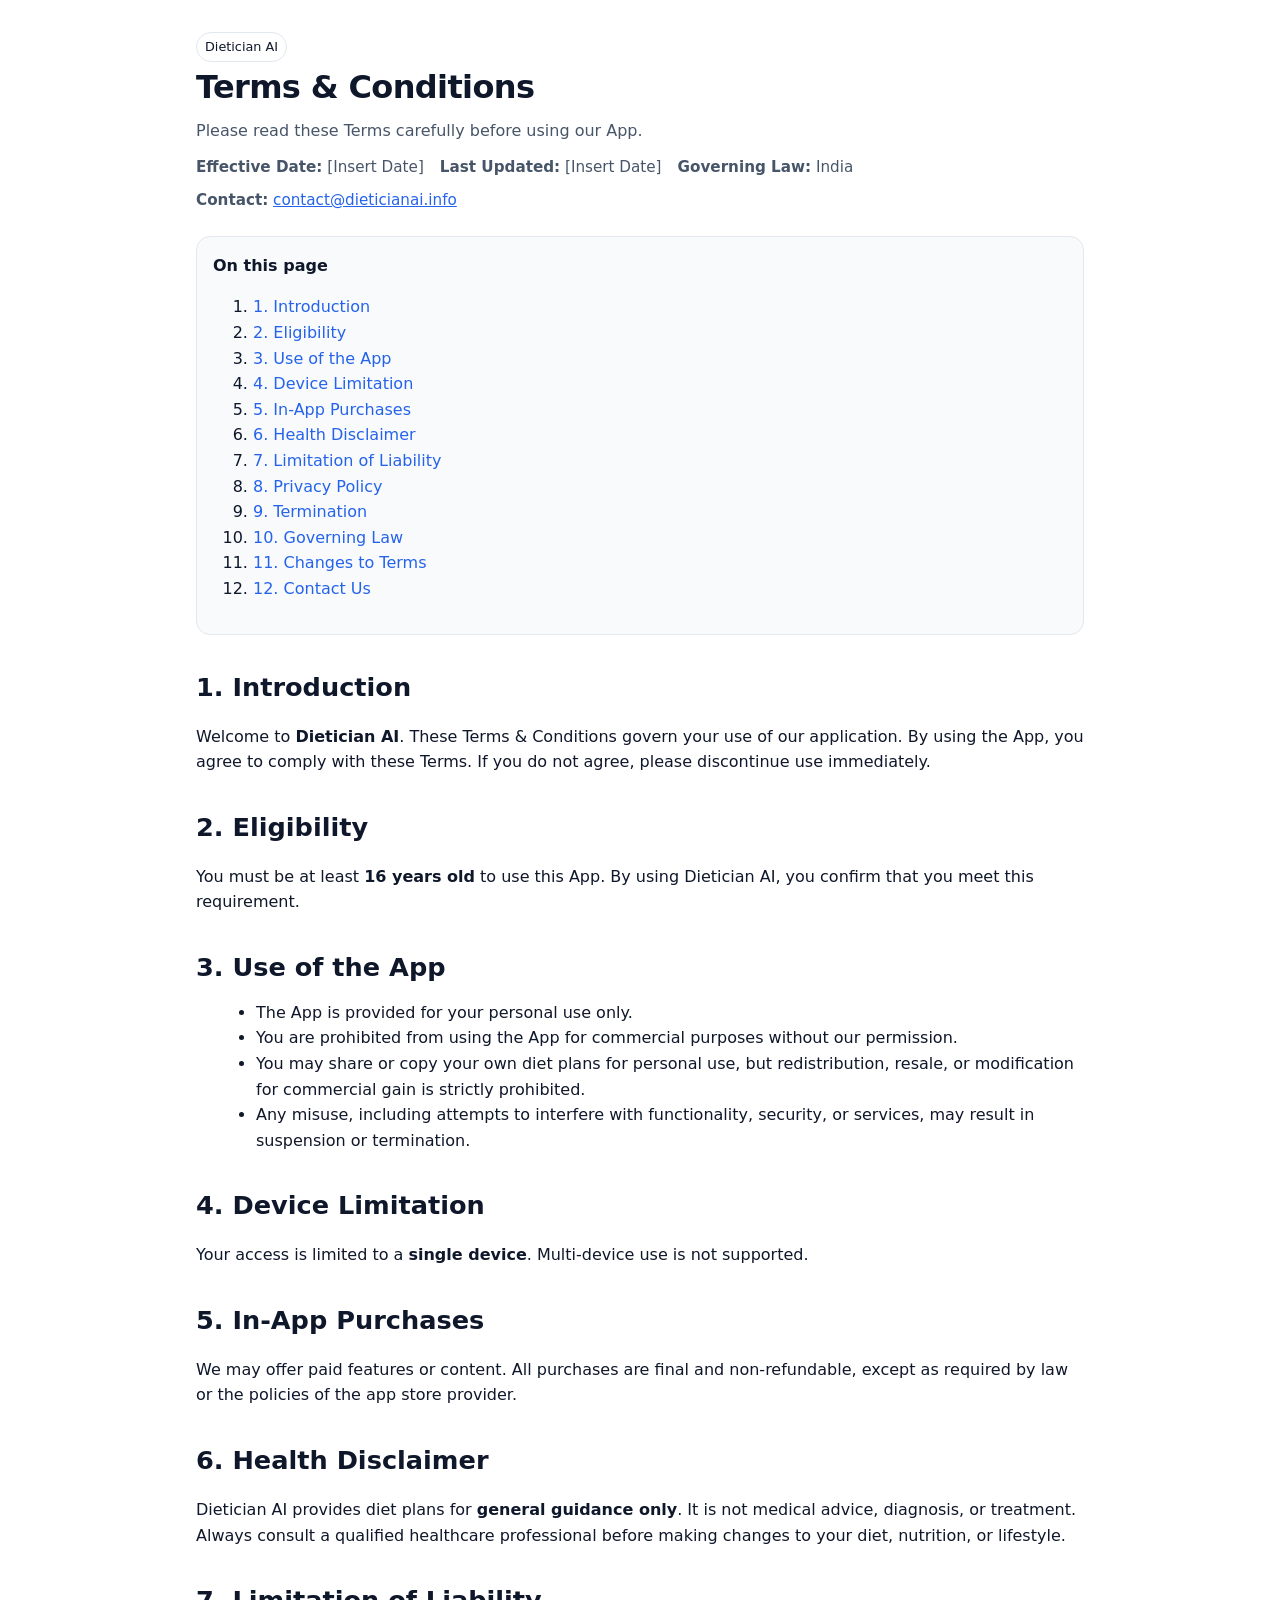
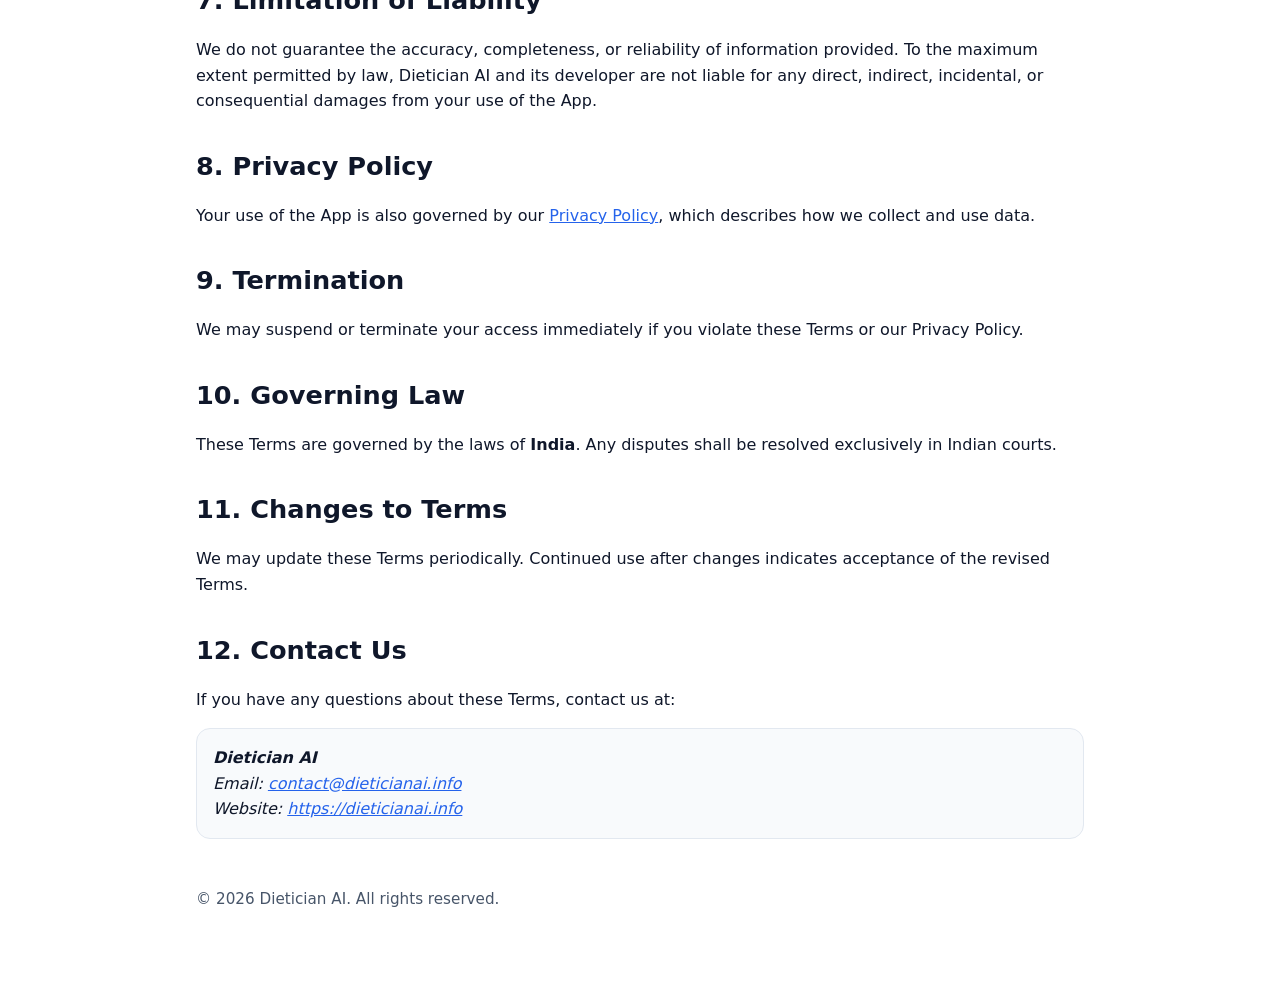
==== terms-and-condition.html @ 08cf6a9e "Update terms-and-condition.html" ====
<!doctype html>
<html lang="en">
<head>
  <meta charset="utf-8" />
  <meta name="viewport" content="width=device-width, initial-scale=1" />
  <title>Terms & Conditions – Dietician AI</title>
  <meta name="description" content="Terms & Conditions for Dietician AI describing usage rules, disclaimers, liability, governing law, and user rights." />
  <style>
    :root {
      --bg: #ffffff;
      --ink: #0f172a;
      --muted: #475569;
      --card: #f8fafc;
      --accent: #2563eb;
      --border: #e2e8f0;
      --radius: 14px;
    }
    * { box-sizing: border-box; }
    html, body { margin: 0; padding: 0; background: var(--bg); color: var(--ink); font-family: system-ui, -apple-system, Segoe UI, Roboto, Inter, "Helvetica Neue", Arial, "Noto Sans", "Segoe UI Emoji", "Apple Color Emoji", sans-serif; line-height: 1.6; }
    .container { max-width: 920px; margin: 0 auto; padding: 2rem 1rem 5rem; }
    header { margin-bottom: 1.5rem; }
    h1 { font-size: clamp(1.8rem, 2.5vw, 2.4rem); margin: 0 0 .25rem; letter-spacing: -0.02em; }
    .subtitle { color: var(--muted); margin: 0.25rem 0 0; }
    .meta { display: flex; flex-wrap: wrap; gap: .5rem 1rem; margin-top: .75rem; color: var(--muted); font-size: .95rem; }
    nav.toc { background: var(--card); border: 1px solid var(--border); border-radius: var(--radius); padding: 1rem; margin: 1rem 0 2rem; }
    nav.toc strong { display: block; margin-bottom: .35rem; }
    nav.toc a { color: var(--accent); text-decoration: none; }
    section { margin: 2rem 0; }
    h2 { font-size: clamp(1.25rem, 2vw, 1.6rem); margin: 0 0 .75rem; }
    h3 { font-size: 1.05rem; margin: 1rem 0 .25rem; }
    .card { background: var(--card); border: 1px solid var(--border); border-radius: var(--radius); padding: 1rem; }
    ul { margin: .5rem 0 .5rem 1.25rem; }
    a { color: var(--accent); }
    footer { margin-top: 3rem; font-size: .95rem; color: var(--muted); }
    .badge { display: inline-block; font-size: .8rem; padding: .25rem .5rem; border: 1px solid var(--border); border-radius: 999px; background: #fff; margin-right: .5rem;}
  </style>
</head>
<body>
  <div class="container" role="document">
    <header>
      <div class="badge">Dietician AI</div>
      <h1>Terms &amp; Conditions</h1>
      <p class="subtitle">Please read these Terms carefully before using our App.</p>
      <div class="meta">
        <div><strong>Effective Date:</strong> [Insert Date]</div>
        <div><strong>Last Updated:</strong> [Insert Date]</div>
        <div><strong>Governing Law:</strong> India</div>
        <div><strong>Contact:</strong> <a href="mailto:contact@dieticianai.info">contact@dieticianai.info</a></div>
      </div>
    </header>

    <nav class="toc card" aria-label="Table of contents">
      <strong>On this page</strong>
      <ol>
        <li><a href="#intro">1. Introduction</a></li>
        <li><a href="#eligibility">2. Eligibility</a></li>
        <li><a href="#use">3. Use of the App</a></li>
        <li><a href="#device">4. Device Limitation</a></li>
        <li><a href="#iap">5. In-App Purchases</a></li>
        <li><a href="#disclaimer">6. Health Disclaimer</a></li>
        <li><a href="#liability">7. Limitation of Liability</a></li>
        <li><a href="#privacy">8. Privacy Policy</a></li>
        <li><a href="#termination">9. Termination</a></li>
        <li><a href="#law">10. Governing Law</a></li>
        <li><a href="#changes">11. Changes to Terms</a></li>
        <li><a href="#contact">12. Contact Us</a></li>
      </ol>
    </nav>

    <section id="intro">
      <h2>1. Introduction</h2>
      <p>Welcome to <strong>Dietician AI</strong>. These Terms &amp; Conditions govern your use of our application. By using the App, you agree to comply with these Terms. If you do not agree, please discontinue use immediately.</p>
    </section>

    <section id="eligibility">
      <h2>2. Eligibility</h2>
      <p>You must be at least <strong>16 years old</strong> to use this App. By using Dietician AI, you confirm that you meet this requirement.</p>
    </section>

    <section id="use">
      <h2>3. Use of the App</h2>
      <ul>
        <li>The App is provided for your personal use only.</li>
        <li>You are prohibited from using the App for commercial purposes without our permission.</li>
        <li>You may share or copy your own diet plans for personal use, but redistribution, resale, or modification for commercial gain is strictly prohibited.</li>
        <li>Any misuse, including attempts to interfere with functionality, security, or services, may result in suspension or termination.</li>
      </ul>
    </section>

    <section id="device">
      <h2>4. Device Limitation</h2>
      <p>Your access is limited to a <strong>single device</strong>. Multi-device use is not supported.</p>
    </section>

    <section id="iap">
      <h2>5. In-App Purchases</h2>
      <p>We may offer paid features or content. All purchases are final and non-refundable, except as required by law or the policies of the app store provider.</p>
    </section>

    <section id="disclaimer">
      <h2>6. Health Disclaimer</h2>
      <p>Dietician AI provides diet plans for <strong>general guidance only</strong>. It is not medical advice, diagnosis, or treatment. Always consult a qualified healthcare professional before making changes to your diet, nutrition, or lifestyle.</p>
    </section>

    <section id="liability">
      <h2>7. Limitation of Liability</h2>
      <p>We do not guarantee the accuracy, completeness, or reliability of information provided. To the maximum extent permitted by law, Dietician AI and its developer are not liable for any direct, indirect, incidental, or consequential damages from your use of the App.</p>
    </section>

    <section id="privacy">
      <h2>8. Privacy Policy</h2>
      <p>Your use of the App is also governed by our <a href="[Insert Privacy Policy URL]">Privacy Policy</a>, which describes how we collect and use data.</p>
    </section>

    <section id="termination">
      <h2>9. Termination</h2>
      <p>We may suspend or terminate your access immediately if you violate these Terms or our Privacy Policy.</p>
    </section>

    <section id="law">
      <h2>10. Governing Law</h2>
      <p>These Terms are governed by the laws of <strong>India</strong>. Any disputes shall be resolved exclusively in Indian courts.</p>
    </section>

    <section id="changes">
      <h2>11. Changes to Terms</h2>
      <p>We may update these Terms periodically. Continued use after changes indicates acceptance of the revised Terms.</p>
    </section>

    <section id="contact">
      <h2>12. Contact Us</h2>
      <p>If you have any questions about these Terms, contact us at:</p>
      <address class="card">
        <strong>Dietician AI</strong><br />
        Email: <a href="mailto:contact@dieticianai.info">contact@dieticianai.info</a><br />
        Website: <a href="https://dieticianai.info">https://dieticianai.info</a>
      </address>
    </section>

    <footer>
      <p>© <span id="year"></span> Dietician AI. All rights reserved.</p>
    </footer>
  </div>

  <script>
    document.getElementById('year').textContent = new Date().getFullYear();
  </script>
</body>
</html>
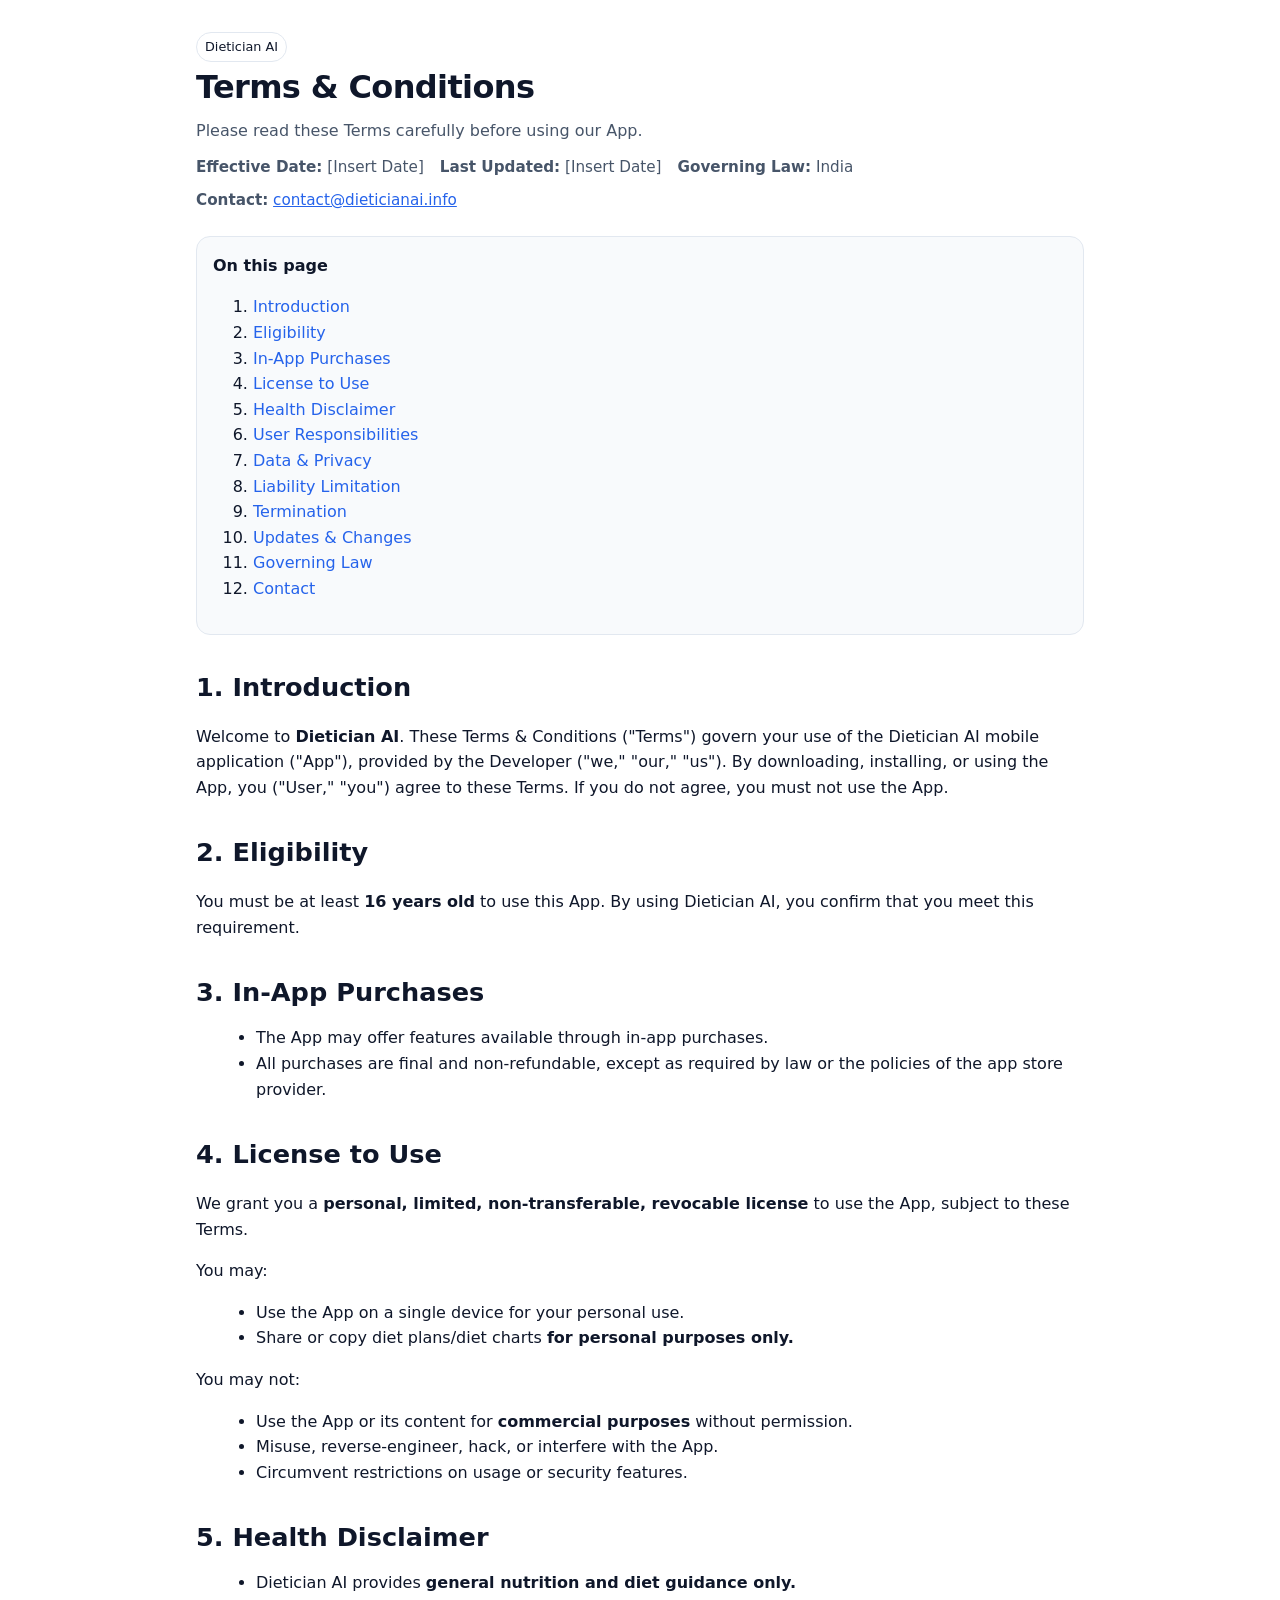
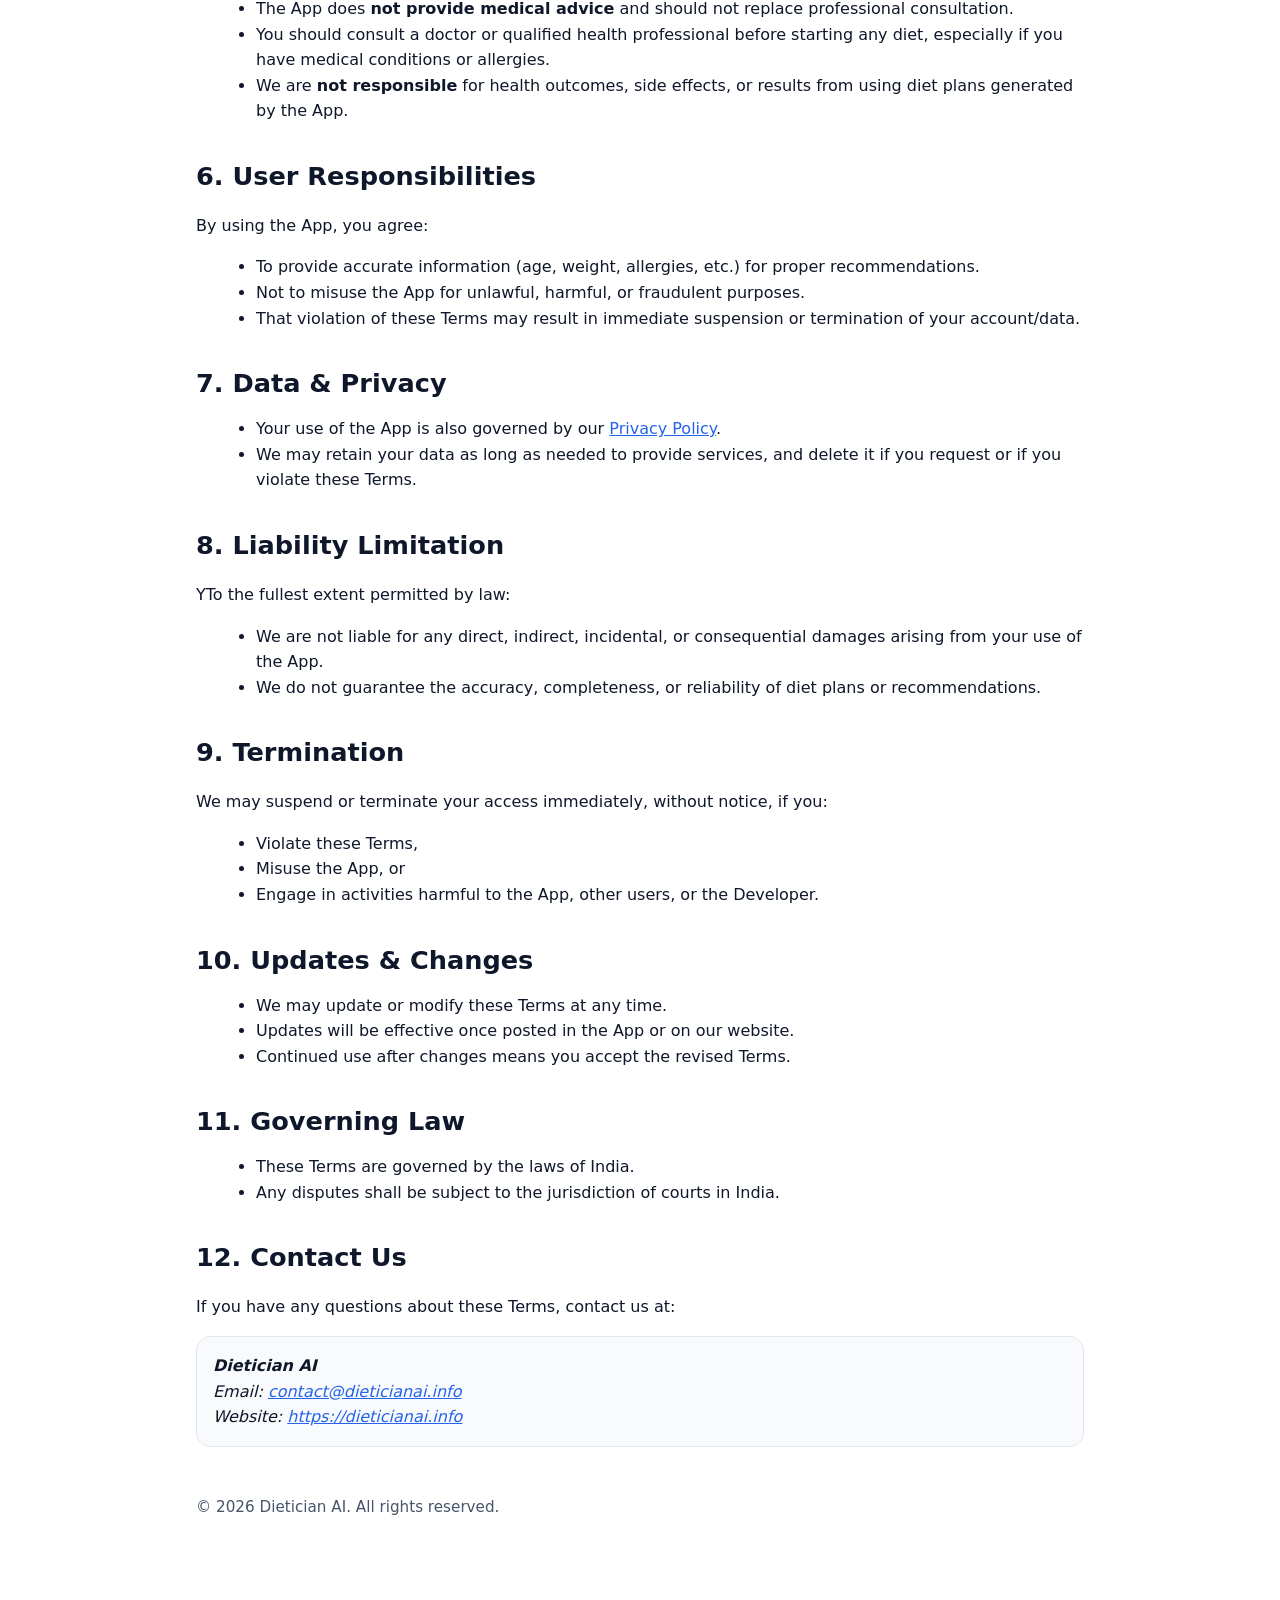
==== commit 57d6e734: "Update terms-and-condition.html" ====
--- a/terms-and-condition.html
+++ b/terms-and-condition.html
@@ -52,24 +52,24 @@
     <nav class="toc card" aria-label="Table of contents">
       <strong>On this page</strong>
       <ol>
-        <li><a href="#intro">1. Introduction</a></li>
-        <li><a href="#eligibility">2. Eligibility</a></li>
-        <li><a href="#use">3. Use of the App</a></li>
-        <li><a href="#device">4. Device Limitation</a></li>
-        <li><a href="#iap">5. In-App Purchases</a></li>
-        <li><a href="#disclaimer">6. Health Disclaimer</a></li>
-        <li><a href="#liability">7. Limitation of Liability</a></li>
-        <li><a href="#privacy">8. Privacy Policy</a></li>
-        <li><a href="#termination">9. Termination</a></li>
-        <li><a href="#law">10. Governing Law</a></li>
-        <li><a href="#changes">11. Changes to Terms</a></li>
-        <li><a href="#contact">12. Contact Us</a></li>
+        <li><a href="#intro">Introduction</a></li>
+        <li><a href="#eligibility">Eligibility</a></li>
+        <li><a href="#purchases">In-App Purchases</a></li>
+        <li><a href="#use">License to Use</a></li>
+        <li><a href="#disclaimer">Health Disclaimer</a></li>
+        <li><a href="#respond">User Responsibilities</a></li>
+        <li><a href="#privacy">Data & Privacy</a></li>
+        <li><a href="#liability">Liability Limitation</a></li>
+        <li><a href="#termination">Termination</a></li>
+        <li><a href="#changes">Updates & Changes</a></li>
+        <li><a href="#governing">Governing Law</a></li>
+        <li><a href="#contact">Contact</a></li>
       </ol>
     </nav>
 
     <section id="intro">
       <h2>1. Introduction</h2>
-      <p>Welcome to <strong>Dietician AI</strong>. These Terms &amp; Conditions govern your use of our application. By using the App, you agree to comply with these Terms. If you do not agree, please discontinue use immediately.</p>
+      <p>Welcome to <strong>Dietician AI</strong>. These Terms & Conditions ("Terms") govern your use of the Dietician AI mobile application ("App"), provided by the Developer ("we," "our," "us"). By downloading, installing, or using the App, you ("User," "you") agree to these Terms. If you do not agree, you must not use the App.</p>
     </section>
 
     <section id="eligibility">
@@ -77,54 +77,92 @@
       <p>You must be at least <strong>16 years old</strong> to use this App. By using Dietician AI, you confirm that you meet this requirement.</p>
     </section>
 
-    <section id="use">
-      <h2>3. Use of the App</h2>
+    <section id="purchases">
+      <h2>3. In-App Purchases</h2>
       <ul>
-        <li>The App is provided for your personal use only.</li>
-        <li>You are prohibited from using the App for commercial purposes without our permission.</li>
-        <li>You may share or copy your own diet plans for personal use, but redistribution, resale, or modification for commercial gain is strictly prohibited.</li>
-        <li>Any misuse, including attempts to interfere with functionality, security, or services, may result in suspension or termination.</li>
+        <li>The App may offer features available through in-app purchases.</li>
+        <li>All purchases are final and non-refundable, except as required by law or the policies of the app store provider.</li>
       </ul>
     </section>
 
-    <section id="device">
-      <h2>4. Device Limitation</h2>
-      <p>Your access is limited to a <strong>single device</strong>. Multi-device use is not supported.</p>
-    </section>
-
-    <section id="iap">
-      <h2>5. In-App Purchases</h2>
-      <p>We may offer paid features or content. All purchases are final and non-refundable, except as required by law or the policies of the app store provider.</p>
+    <section id="use">
+      <h2>4. License to Use</h2>
+      <p>We grant you a <strong>personal, limited, non-transferable, revocable license</strong> to use the App, subject to these Terms.</p>
+      <p>You may:</p>
+      <ul>
+        <li>Use the App on a single device for your personal use.</li>
+        <li>Share or copy diet plans/diet charts <strong>for personal purposes only.</strong></li>
+      </ul>
+      <p>You may not:</p>
+      <ul>
+        <li>Use the App or its content for <strong>commercial purposes</strong> without permission.</li>
+        <li>Misuse, reverse-engineer, hack, or interfere with the App.</li>
+        <li>Circumvent restrictions on usage or security features.</li>
+      </ul>
     </section>
 
     <section id="disclaimer">
-      <h2>6. Health Disclaimer</h2>
-      <p>Dietician AI provides diet plans for <strong>general guidance only</strong>. It is not medical advice, diagnosis, or treatment. Always consult a qualified healthcare professional before making changes to your diet, nutrition, or lifestyle.</p>
+      <h2>5. Health Disclaimer</h2>
+      <ul>
+        <li>Dietician AI provides <strong>general nutrition and diet guidance only.</strong></li>
+        <li>The App does <strong>not provide medical advice</strong> and should not replace professional consultation.</li>
+        <li>You should consult a doctor or qualified health professional before starting any diet, especially if you have medical conditions or allergies.</li>
+        <li>We are <strong>not responsible</strong> for health outcomes, side effects, or results from using diet plans generated by the App.</li>
+      </ul>
+    </section>
+
+    <section id="respond">
+      <h2>6. User Responsibilities</h2>
+      <p>By using the App, you agree:</p>
+      <ul>
+        <li>To provide accurate information (age, weight, allergies, etc.) for proper recommendations.</li>
+        <li>Not to misuse the App for unlawful, harmful, or fraudulent purposes.</li>
+        <li>That violation of these Terms may result in immediate suspension or termination of your account/data.</li>
+      </ul>
+    </section>
+
+    <section id="privacy">
+      <h2>7. Data & Privacy</h2>
+      <ul>
+        <li>Your use of the App is also governed by our <a href="">Privacy Policy</a>.</li>
+        <li>We may retain your data as long as needed to provide services, and delete it if you request or if you violate these Terms.</li>
+      </ul>
     </section>
 
     <section id="liability">
-      <h2>7. Limitation of Liability</h2>
-      <p>We do not guarantee the accuracy, completeness, or reliability of information provided. To the maximum extent permitted by law, Dietician AI and its developer are not liable for any direct, indirect, incidental, or consequential damages from your use of the App.</p>
-    </section>
-
-    <section id="privacy">
-      <h2>8. Privacy Policy</h2>
-      <p>Your use of the App is also governed by our <a href="[Insert Privacy Policy URL]">Privacy Policy</a>, which describes how we collect and use data.</p>
+      <h2>8. Liability Limitation</h2>
+      <p>YTo the fullest extent permitted by law:</p>
+      <ul>
+        <li>We are not liable for any direct, indirect, incidental, or consequential damages arising from your use of the App.</li>
+        <li>We do not guarantee the accuracy, completeness, or reliability of diet plans or recommendations.</li>
+      </ul>
     </section>
 
     <section id="termination">
       <h2>9. Termination</h2>
-      <p>We may suspend or terminate your access immediately if you violate these Terms or our Privacy Policy.</p>
-    </section>
-
-    <section id="law">
-      <h2>10. Governing Law</h2>
-      <p>These Terms are governed by the laws of <strong>India</strong>. Any disputes shall be resolved exclusively in Indian courts.</p>
+      <p>We may suspend or terminate your access immediately, without notice, if you:</p>
+      <ul>
+        <li>Violate these Terms,</li>
+        <li>Misuse the App, or</li>
+        <li>Engage in activities harmful to the App, other users, or the Developer.</li>
+      </ul>
     </section>
 
     <section id="changes">
-      <h2>11. Changes to Terms</h2>
-      <p>We may update these Terms periodically. Continued use after changes indicates acceptance of the revised Terms.</p>
+      <h2>10. Updates & Changes</h2>
+      <ul>
+        <li>We may update or modify these Terms at any time.</li>
+        <li>Updates will be effective once posted in the App or on our website.</li>
+        <li>Continued use after changes means you accept the revised Terms.</li>
+      </ul>
+    </section>
+
+    <section id="governing">
+      <h2>11. Governing Law</h2>
+      <ul>
+        <li>These Terms are governed by the laws of India.</li>
+        <li>Any disputes shall be subject to the jurisdiction of courts in India.</li>
+      </ul>
     </section>
 
     <section id="contact">
@@ -138,7 +176,7 @@
     </section>
 
     <footer>
-      <p>© <span id="year"></span> Dietician AI. All rights reserved.</p>
+      <p>&copy; <span id="year"></span> Dietician AI. All rights reserved.</p>
     </footer>
   </div>
 
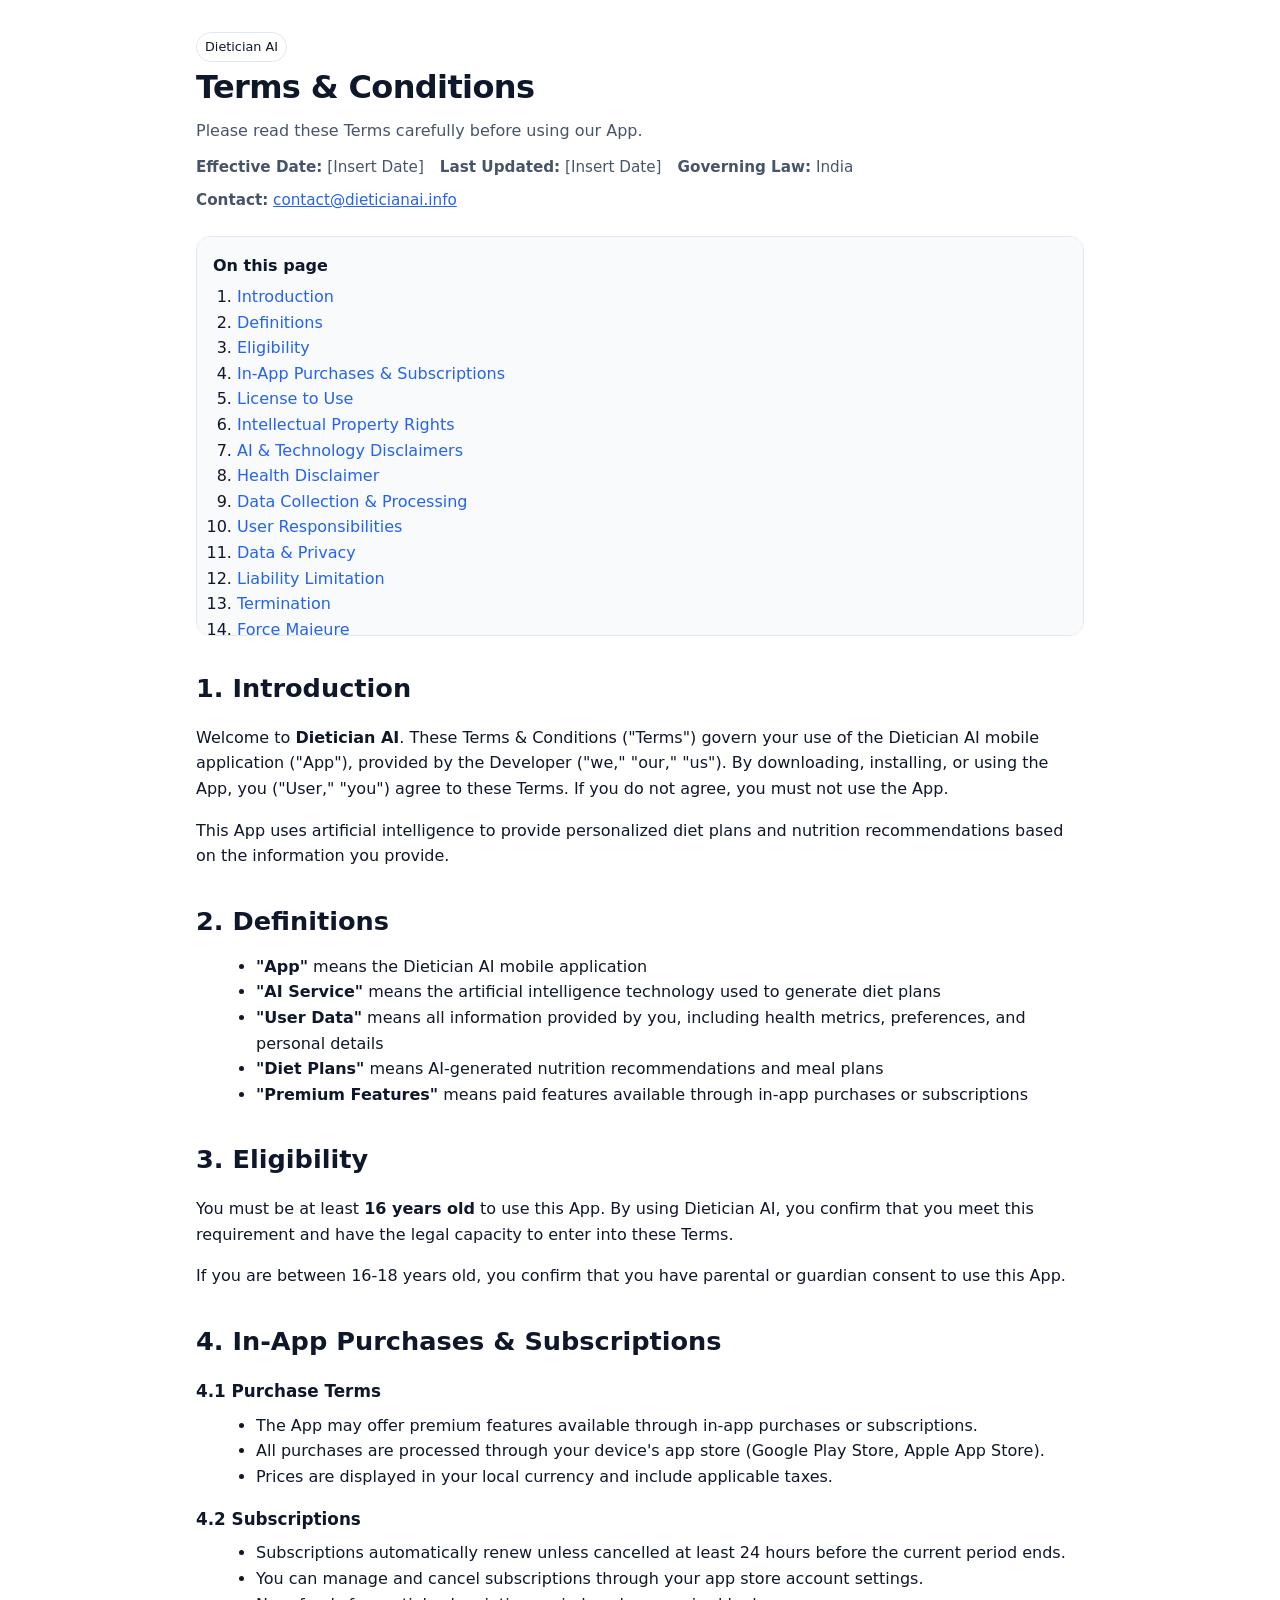
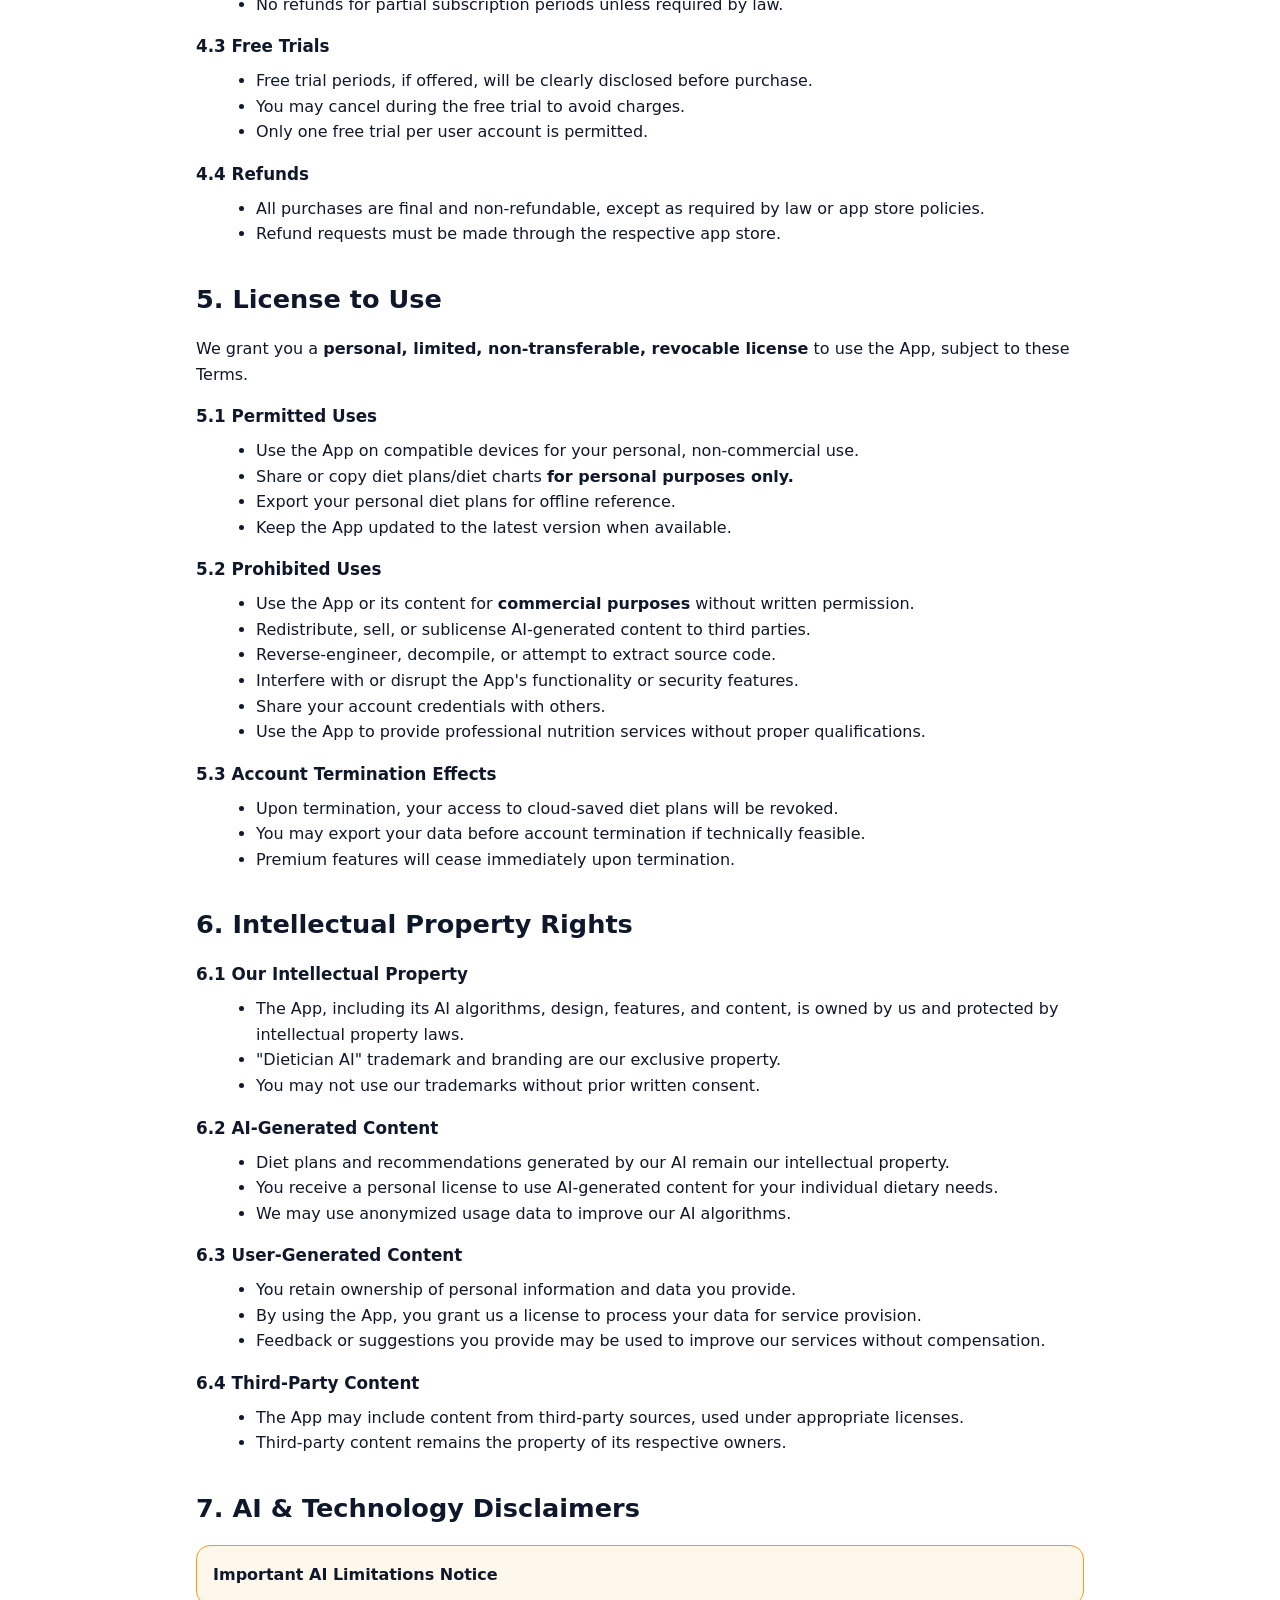
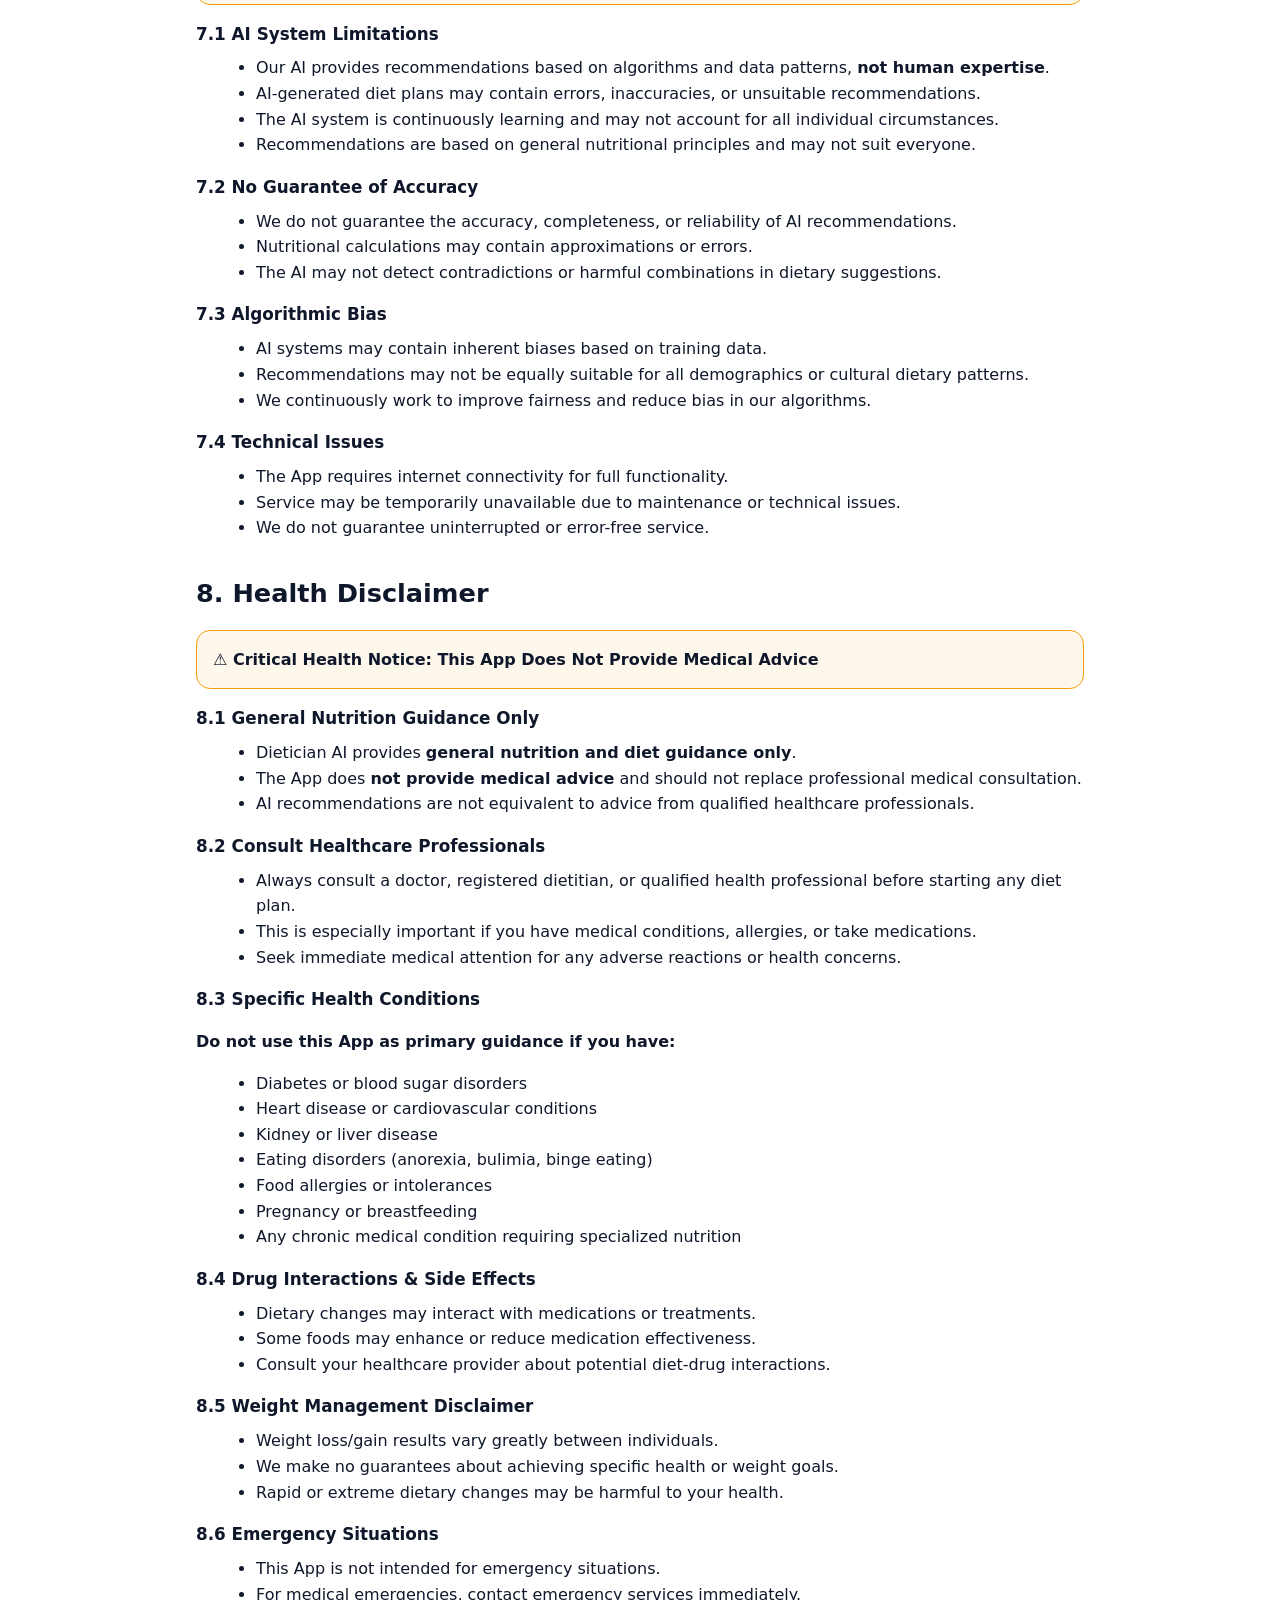
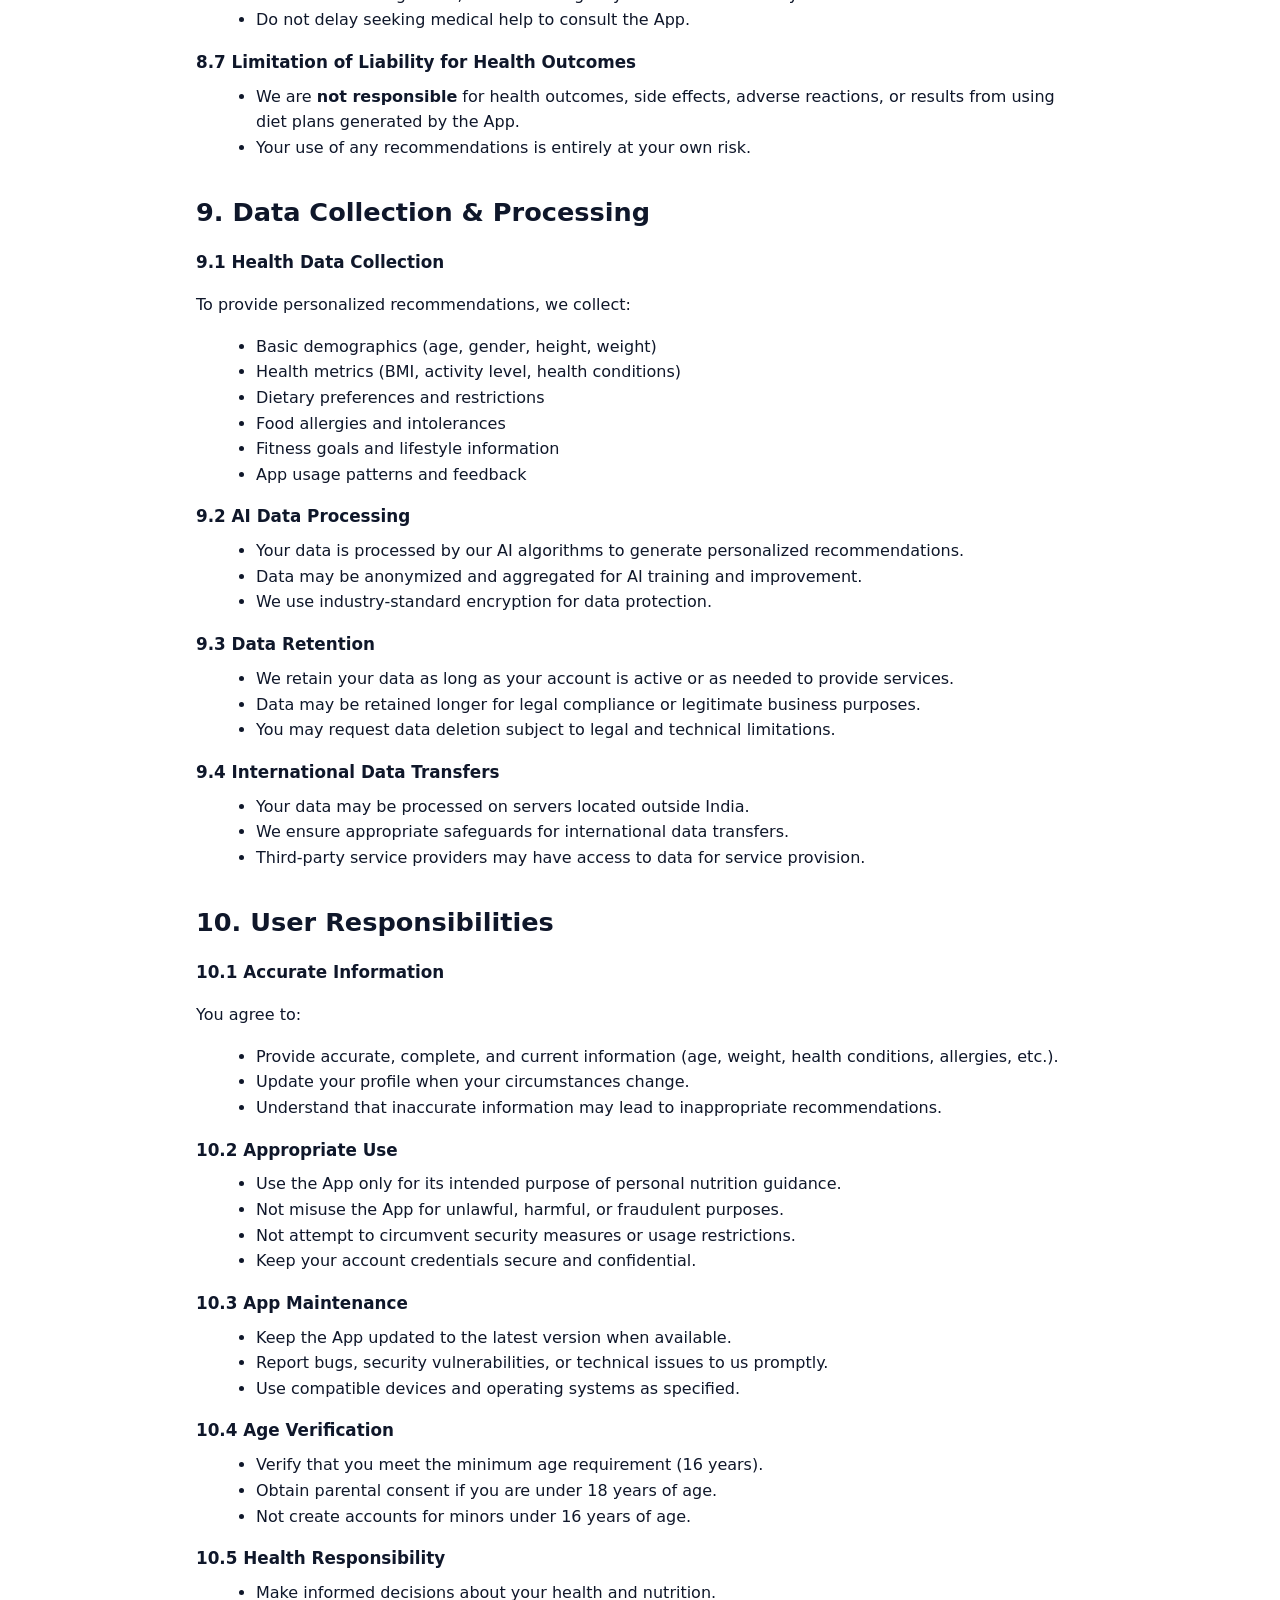
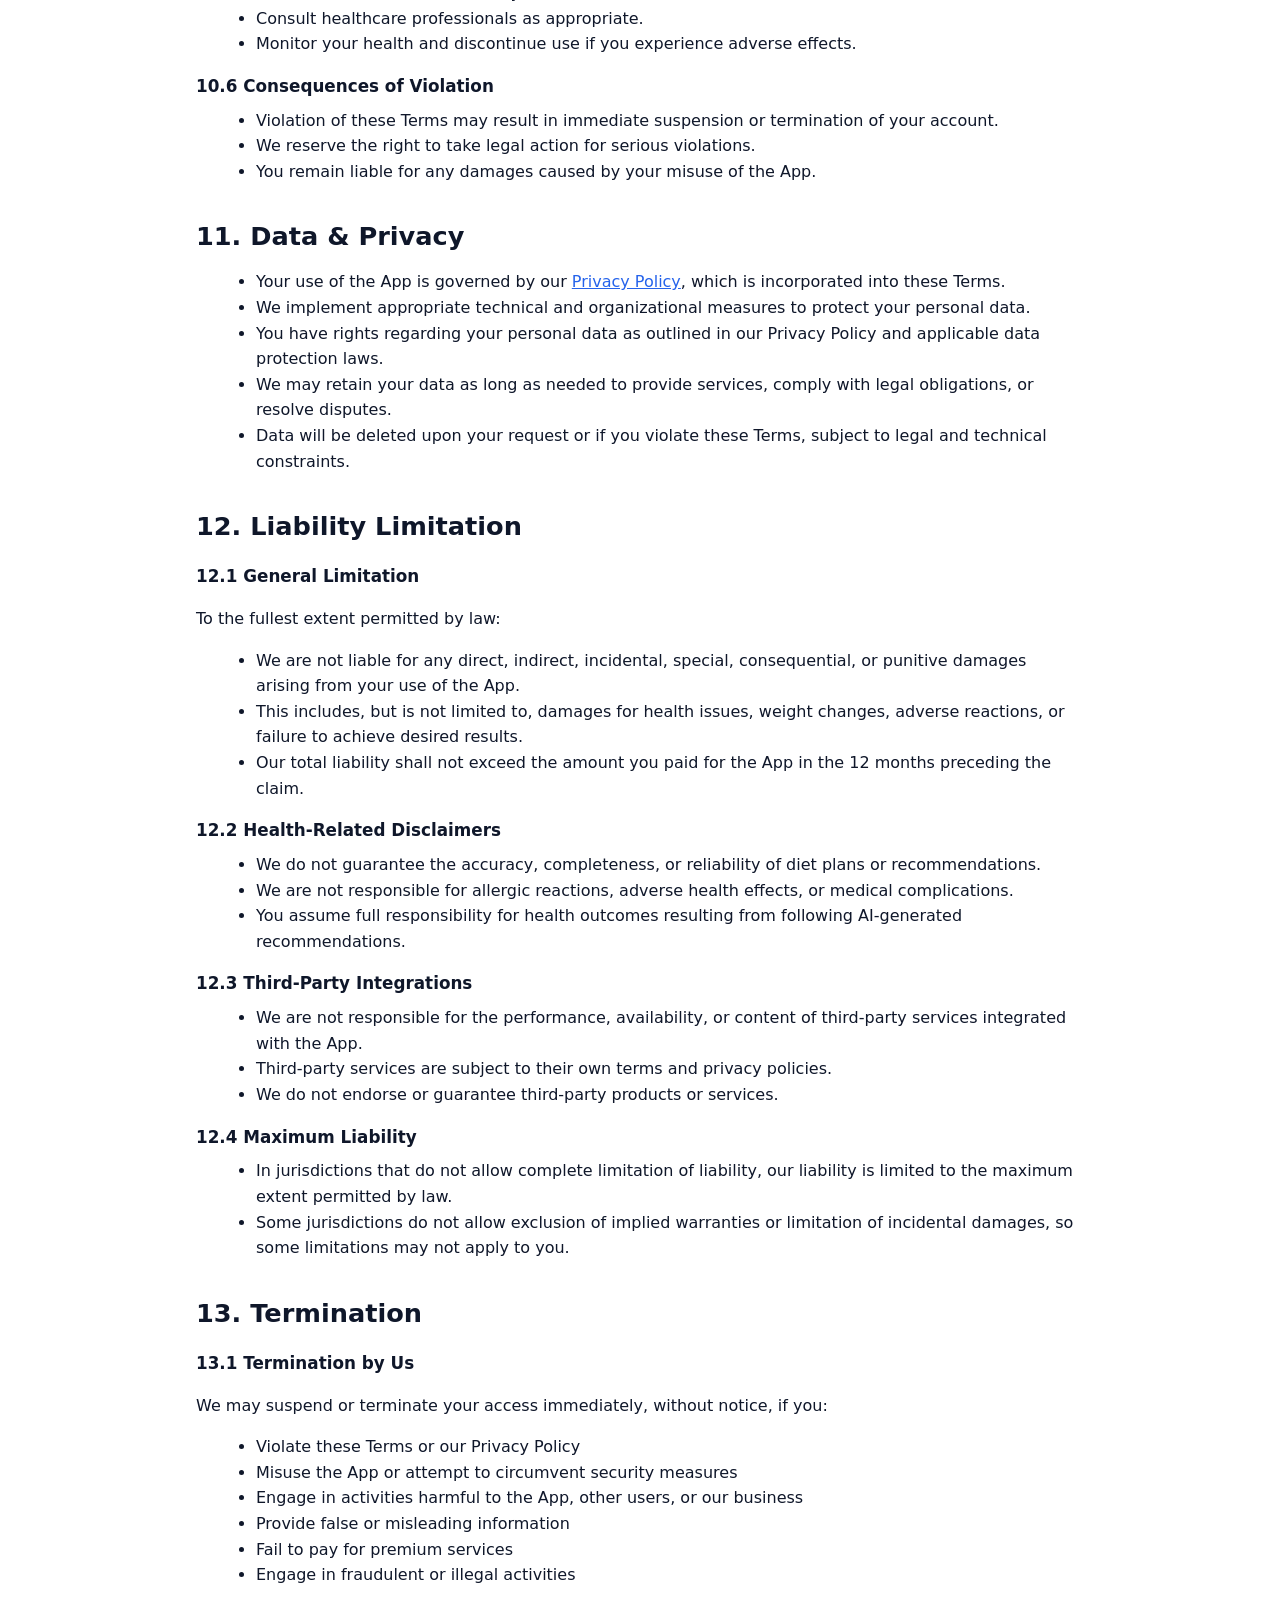
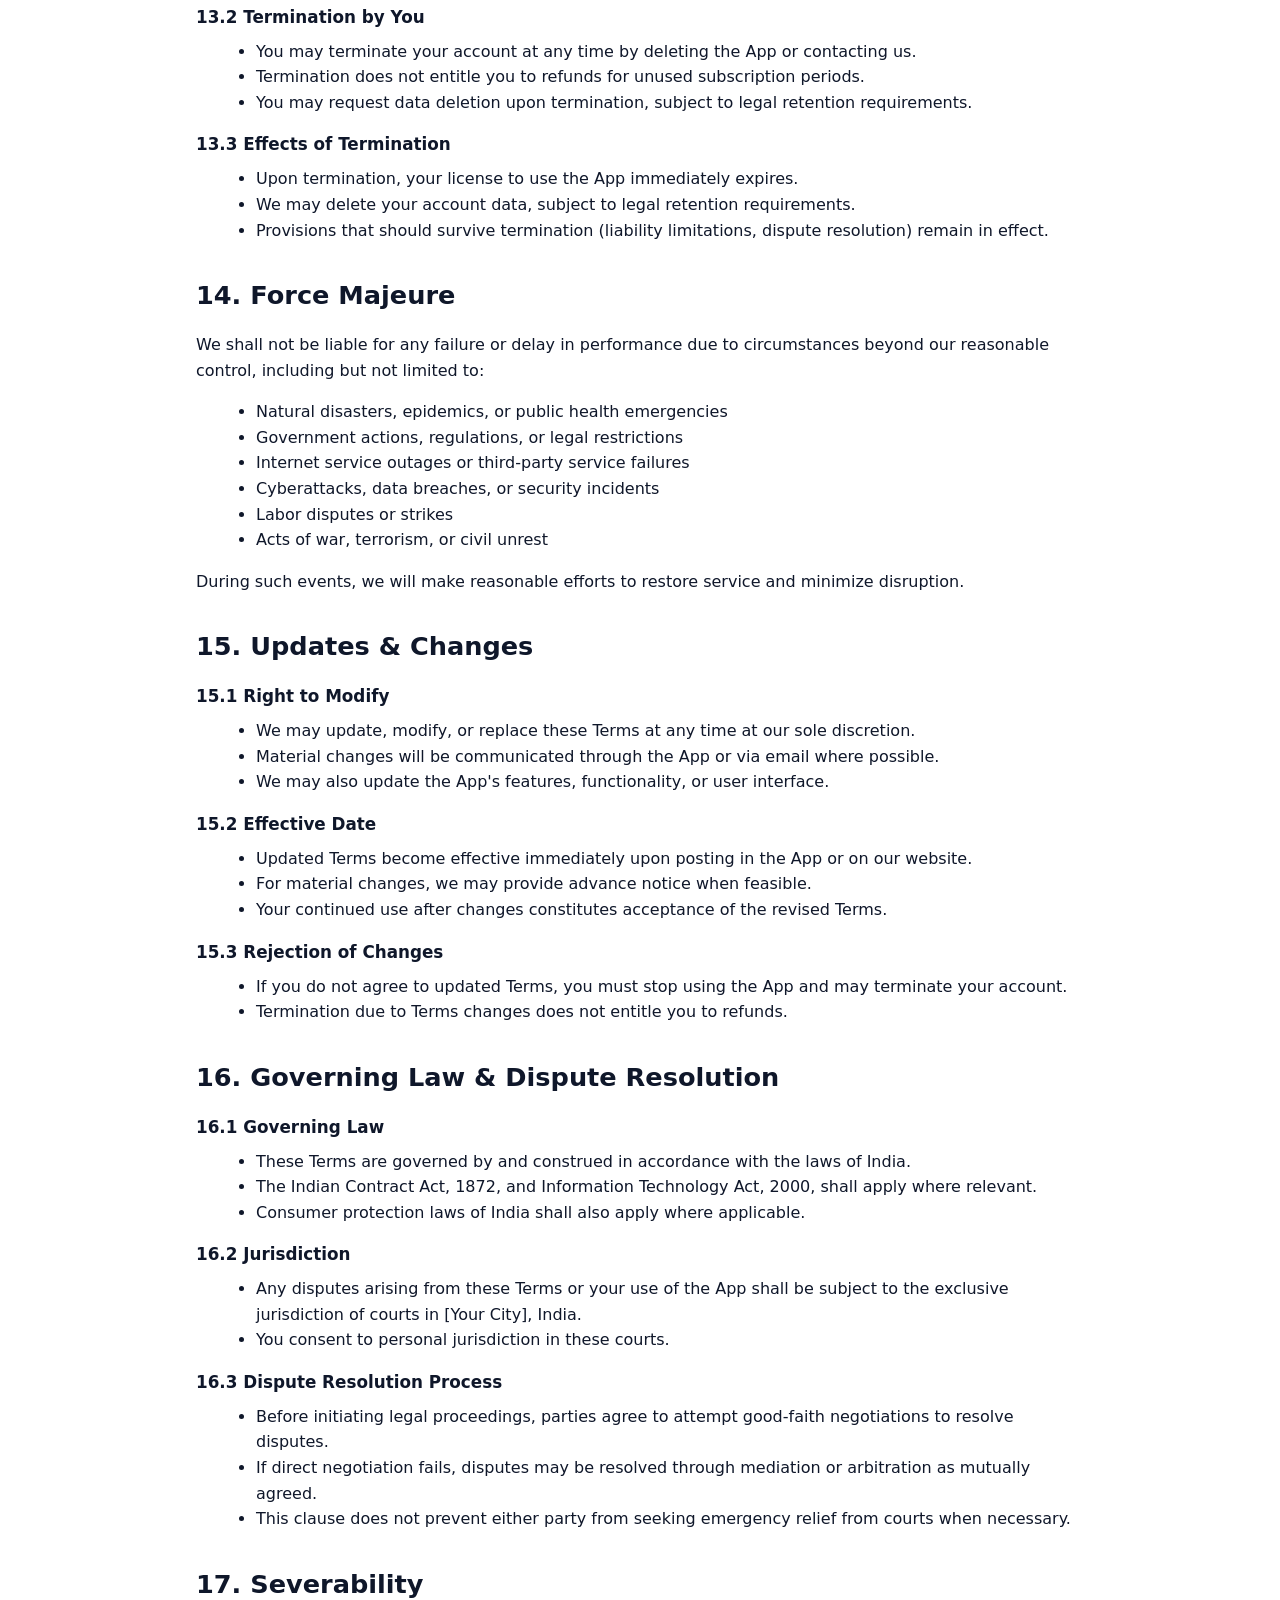
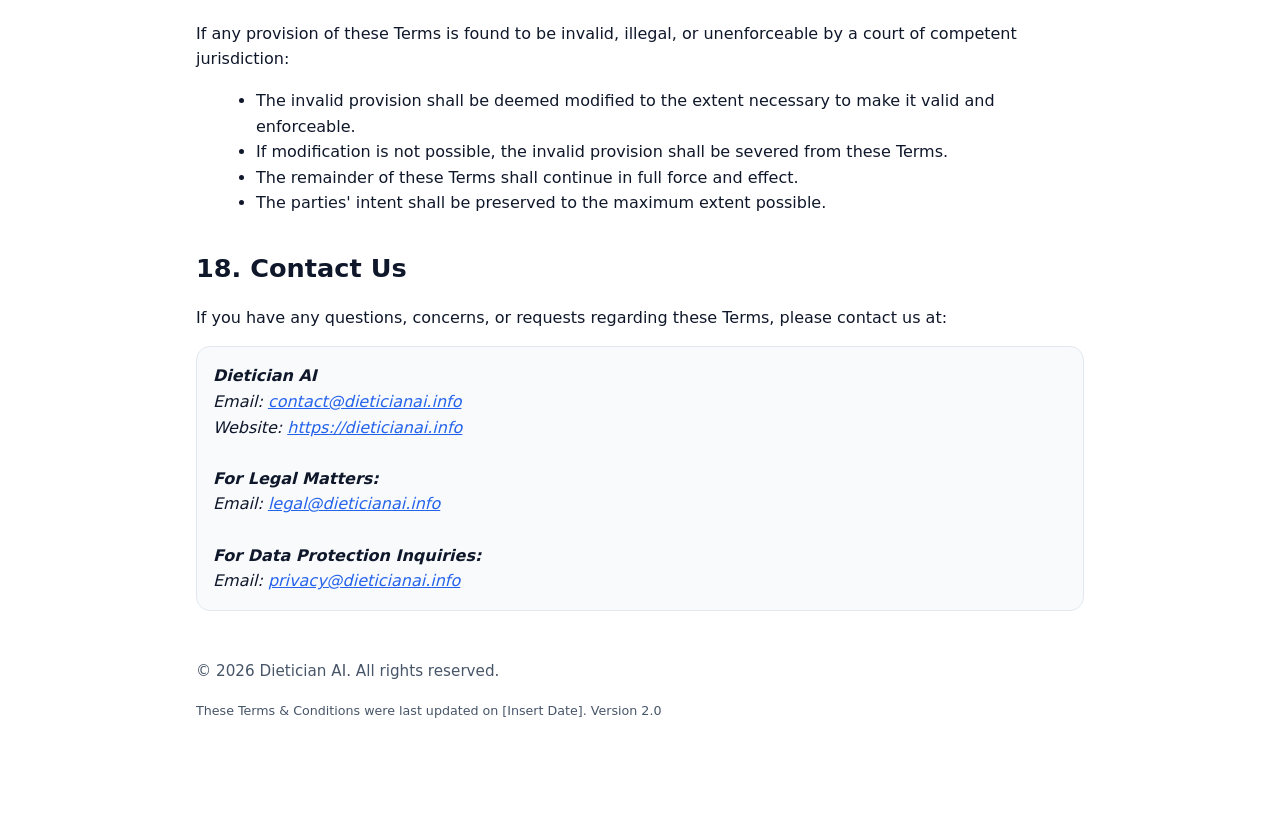
==== commit 0245a625: "Update terms-and-condition.html" ====
--- a/terms-and-condition.html
+++ b/terms-and-condition.html
@@ -4,7 +4,7 @@
   <meta charset="utf-8" />
   <meta name="viewport" content="width=device-width, initial-scale=1" />
   <title>Terms & Conditions – Dietician AI</title>
-  <meta name="description" content="Terms & Conditions for Dietician AI describing usage rules, disclaimers, liability, governing law, and user rights." />
+  <meta name="description" content="Comprehensive Terms & Conditions for Dietician AI describing usage rules, disclaimers, liability, governing law, and user rights." />
   <style>
     :root {
       --bg: #ffffff;
@@ -22,17 +22,20 @@
     h1 { font-size: clamp(1.8rem, 2.5vw, 2.4rem); margin: 0 0 .25rem; letter-spacing: -0.02em; }
     .subtitle { color: var(--muted); margin: 0.25rem 0 0; }
     .meta { display: flex; flex-wrap: wrap; gap: .5rem 1rem; margin-top: .75rem; color: var(--muted); font-size: .95rem; }
-    nav.toc { background: var(--card); border: 1px solid var(--border); border-radius: var(--radius); padding: 1rem; margin: 1rem 0 2rem; }
+    nav.toc { background: var(--card); border: 1px solid var(--border); border-radius: var(--radius); padding: 1rem; margin: 1rem 0 2rem; max-height: 400px; overflow-y: auto; }
     nav.toc strong { display: block; margin-bottom: .35rem; }
     nav.toc a { color: var(--accent); text-decoration: none; }
+    nav.toc ol { margin: 0; padding-left: 1.5rem; }
     section { margin: 2rem 0; }
     h2 { font-size: clamp(1.25rem, 2vw, 1.6rem); margin: 0 0 .75rem; }
     h3 { font-size: 1.05rem; margin: 1rem 0 .25rem; }
     .card { background: var(--card); border: 1px solid var(--border); border-radius: var(--radius); padding: 1rem; }
+    .warning-card { background: #fef7ec; border: 1px solid #f59e0b; border-radius: var(--radius); padding: 1rem; margin: 1rem 0; }
     ul { margin: .5rem 0 .5rem 1.25rem; }
     a { color: var(--accent); }
     footer { margin-top: 3rem; font-size: .95rem; color: var(--muted); }
     .badge { display: inline-block; font-size: .8rem; padding: .25rem .5rem; border: 1px solid var(--border); border-radius: 999px; background: #fff; margin-right: .5rem;}
+    strong { font-weight: 600; }
   </style>
 </head>
 <body>
@@ -53,130 +56,477 @@
       <strong>On this page</strong>
       <ol>
         <li><a href="#intro">Introduction</a></li>
+        <li><a href="#definitions">Definitions</a></li>
         <li><a href="#eligibility">Eligibility</a></li>
-        <li><a href="#purchases">In-App Purchases</a></li>
+        <li><a href="#purchases">In-App Purchases & Subscriptions</a></li>
         <li><a href="#use">License to Use</a></li>
-        <li><a href="#disclaimer">Health Disclaimer</a></li>
-        <li><a href="#respond">User Responsibilities</a></li>
+        <li><a href="#intellectual">Intellectual Property Rights</a></li>
+        <li><a href="#ai-disclaimer">AI & Technology Disclaimers</a></li>
+        <li><a href="#health-disclaimer">Health Disclaimer</a></li>
+        <li><a href="#data-collection">Data Collection & Processing</a></li>
+        <li><a href="#user-responsibilities">User Responsibilities</a></li>
         <li><a href="#privacy">Data & Privacy</a></li>
         <li><a href="#liability">Liability Limitation</a></li>
         <li><a href="#termination">Termination</a></li>
+        <li><a href="#force-majeure">Force Majeure</a></li>
         <li><a href="#changes">Updates & Changes</a></li>
-        <li><a href="#governing">Governing Law</a></li>
-        <li><a href="#contact">Contact</a></li>
+        <li><a href="#governing">Governing Law & Dispute Resolution</a></li>
+        <li><a href="#severability">Severability</a></li>
+        <li><a href="#contact">Contact Us</a></li>
       </ol>
     </nav>
 
     <section id="intro">
       <h2>1. Introduction</h2>
       <p>Welcome to <strong>Dietician AI</strong>. These Terms & Conditions ("Terms") govern your use of the Dietician AI mobile application ("App"), provided by the Developer ("we," "our," "us"). By downloading, installing, or using the App, you ("User," "you") agree to these Terms. If you do not agree, you must not use the App.</p>
+      <p>This App uses artificial intelligence to provide personalized diet plans and nutrition recommendations based on the information you provide.</p>
+    </section>
+
+    <section id="definitions">
+      <h2>2. Definitions</h2>
+      <ul>
+        <li><strong>"App"</strong> means the Dietician AI mobile application</li>
+        <li><strong>"AI Service"</strong> means the artificial intelligence technology used to generate diet plans</li>
+        <li><strong>"User Data"</strong> means all information provided by you, including health metrics, preferences, and personal details</li>
+        <li><strong>"Diet Plans"</strong> means AI-generated nutrition recommendations and meal plans</li>
+        <li><strong>"Premium Features"</strong> means paid features available through in-app purchases or subscriptions</li>
+      </ul>
     </section>
 
     <section id="eligibility">
-      <h2>2. Eligibility</h2>
-      <p>You must be at least <strong>16 years old</strong> to use this App. By using Dietician AI, you confirm that you meet this requirement.</p>
+      <h2>3. Eligibility</h2>
+      <p>You must be at least <strong>16 years old</strong> to use this App. By using Dietician AI, you confirm that you meet this requirement and have the legal capacity to enter into these Terms.</p>
+      <p>If you are between 16-18 years old, you confirm that you have parental or guardian consent to use this App.</p>
     </section>
 
     <section id="purchases">
-      <h2>3. In-App Purchases</h2>
-      <ul>
-        <li>The App may offer features available through in-app purchases.</li>
-        <li>All purchases are final and non-refundable, except as required by law or the policies of the app store provider.</li>
+      <h2>4. In-App Purchases & Subscriptions</h2>
+      <h3>4.1 Purchase Terms</h3>
+      <ul>
+        <li>The App may offer premium features available through in-app purchases or subscriptions.</li>
+        <li>All purchases are processed through your device's app store (Google Play Store, Apple App Store).</li>
+        <li>Prices are displayed in your local currency and include applicable taxes.</li>
+      </ul>
+      
+      <h3>4.2 Subscriptions</h3>
+      <ul>
+        <li>Subscriptions automatically renew unless cancelled at least 24 hours before the current period ends.</li>
+        <li>You can manage and cancel subscriptions through your app store account settings.</li>
+        <li>No refunds for partial subscription periods unless required by law.</li>
+      </ul>
+
+      <h3>4.3 Free Trials</h3>
+      <ul>
+        <li>Free trial periods, if offered, will be clearly disclosed before purchase.</li>
+        <li>You may cancel during the free trial to avoid charges.</li>
+        <li>Only one free trial per user account is permitted.</li>
+      </ul>
+
+      <h3>4.4 Refunds</h3>
+      <ul>
+        <li>All purchases are final and non-refundable, except as required by law or app store policies.</li>
+        <li>Refund requests must be made through the respective app store.</li>
       </ul>
     </section>
 
     <section id="use">
-      <h2>4. License to Use</h2>
+      <h2>5. License to Use</h2>
       <p>We grant you a <strong>personal, limited, non-transferable, revocable license</strong> to use the App, subject to these Terms.</p>
-      <p>You may:</p>
-      <ul>
-        <li>Use the App on a single device for your personal use.</li>
+      
+      <h3>5.1 Permitted Uses</h3>
+      <ul>
+        <li>Use the App on compatible devices for your personal, non-commercial use.</li>
         <li>Share or copy diet plans/diet charts <strong>for personal purposes only.</strong></li>
-      </ul>
-      <p>You may not:</p>
-      <ul>
-        <li>Use the App or its content for <strong>commercial purposes</strong> without permission.</li>
-        <li>Misuse, reverse-engineer, hack, or interfere with the App.</li>
-        <li>Circumvent restrictions on usage or security features.</li>
-      </ul>
-    </section>
-
-    <section id="disclaimer">
-      <h2>5. Health Disclaimer</h2>
-      <ul>
-        <li>Dietician AI provides <strong>general nutrition and diet guidance only.</strong></li>
-        <li>The App does <strong>not provide medical advice</strong> and should not replace professional consultation.</li>
-        <li>You should consult a doctor or qualified health professional before starting any diet, especially if you have medical conditions or allergies.</li>
-        <li>We are <strong>not responsible</strong> for health outcomes, side effects, or results from using diet plans generated by the App.</li>
-      </ul>
-    </section>
-
-    <section id="respond">
-      <h2>6. User Responsibilities</h2>
-      <p>By using the App, you agree:</p>
-      <ul>
-        <li>To provide accurate information (age, weight, allergies, etc.) for proper recommendations.</li>
-        <li>Not to misuse the App for unlawful, harmful, or fraudulent purposes.</li>
-        <li>That violation of these Terms may result in immediate suspension or termination of your account/data.</li>
+        <li>Export your personal diet plans for offline reference.</li>
+        <li>Keep the App updated to the latest version when available.</li>
+      </ul>
+      
+      <h3>5.2 Prohibited Uses</h3>
+      <ul>
+        <li>Use the App or its content for <strong>commercial purposes</strong> without written permission.</li>
+        <li>Redistribute, sell, or sublicense AI-generated content to third parties.</li>
+        <li>Reverse-engineer, decompile, or attempt to extract source code.</li>
+        <li>Interfere with or disrupt the App's functionality or security features.</li>
+        <li>Share your account credentials with others.</li>
+        <li>Use the App to provide professional nutrition services without proper qualifications.</li>
+      </ul>
+
+      <h3>5.3 Account Termination Effects</h3>
+      <ul>
+        <li>Upon termination, your access to cloud-saved diet plans will be revoked.</li>
+        <li>You may export your data before account termination if technically feasible.</li>
+        <li>Premium features will cease immediately upon termination.</li>
+      </ul>
+    </section>
+
+    <section id="intellectual">
+      <h2>6. Intellectual Property Rights</h2>
+      <h3>6.1 Our Intellectual Property</h3>
+      <ul>
+        <li>The App, including its AI algorithms, design, features, and content, is owned by us and protected by intellectual property laws.</li>
+        <li>"Dietician AI" trademark and branding are our exclusive property.</li>
+        <li>You may not use our trademarks without prior written consent.</li>
+      </ul>
+
+      <h3>6.2 AI-Generated Content</h3>
+      <ul>
+        <li>Diet plans and recommendations generated by our AI remain our intellectual property.</li>
+        <li>You receive a personal license to use AI-generated content for your individual dietary needs.</li>
+        <li>We may use anonymized usage data to improve our AI algorithms.</li>
+      </ul>
+
+      <h3>6.3 User-Generated Content</h3>
+      <ul>
+        <li>You retain ownership of personal information and data you provide.</li>
+        <li>By using the App, you grant us a license to process your data for service provision.</li>
+        <li>Feedback or suggestions you provide may be used to improve our services without compensation.</li>
+      </ul>
+
+      <h3>6.4 Third-Party Content</h3>
+      <ul>
+        <li>The App may include content from third-party sources, used under appropriate licenses.</li>
+        <li>Third-party content remains the property of its respective owners.</li>
+      </ul>
+    </section>
+
+    <section id="ai-disclaimer">
+      <h2>7. AI & Technology Disclaimers</h2>
+      <div class="warning-card">
+        <strong>Important AI Limitations Notice</strong>
+      </div>
+      
+      <h3>7.1 AI System Limitations</h3>
+      <ul>
+        <li>Our AI provides recommendations based on algorithms and data patterns, <strong>not human expertise</strong>.</li>
+        <li>AI-generated diet plans may contain errors, inaccuracies, or unsuitable recommendations.</li>
+        <li>The AI system is continuously learning and may not account for all individual circumstances.</li>
+        <li>Recommendations are based on general nutritional principles and may not suit everyone.</li>
+      </ul>
+
+      <h3>7.2 No Guarantee of Accuracy</h3>
+      <ul>
+        <li>We do not guarantee the accuracy, completeness, or reliability of AI recommendations.</li>
+        <li>Nutritional calculations may contain approximations or errors.</li>
+        <li>The AI may not detect contradictions or harmful combinations in dietary suggestions.</li>
+      </ul>
+
+      <h3>7.3 Algorithmic Bias</h3>
+      <ul>
+        <li>AI systems may contain inherent biases based on training data.</li>
+        <li>Recommendations may not be equally suitable for all demographics or cultural dietary patterns.</li>
+        <li>We continuously work to improve fairness and reduce bias in our algorithms.</li>
+      </ul>
+
+      <h3>7.4 Technical Issues</h3>
+      <ul>
+        <li>The App requires internet connectivity for full functionality.</li>
+        <li>Service may be temporarily unavailable due to maintenance or technical issues.</li>
+        <li>We do not guarantee uninterrupted or error-free service.</li>
+      </ul>
+    </section>
+
+    <section id="health-disclaimer">
+      <h2>8. Health Disclaimer</h2>
+      <div class="warning-card">
+        <strong>⚠️ Critical Health Notice: This App Does Not Provide Medical Advice</strong>
+      </div>
+      
+      <h3>8.1 General Nutrition Guidance Only</h3>
+      <ul>
+        <li>Dietician AI provides <strong>general nutrition and diet guidance only</strong>.</li>
+        <li>The App does <strong>not provide medical advice</strong> and should not replace professional medical consultation.</li>
+        <li>AI recommendations are not equivalent to advice from qualified healthcare professionals.</li>
+      </ul>
+
+      <h3>8.2 Consult Healthcare Professionals</h3>
+      <ul>
+        <li>Always consult a doctor, registered dietitian, or qualified health professional before starting any diet plan.</li>
+        <li>This is especially important if you have medical conditions, allergies, or take medications.</li>
+        <li>Seek immediate medical attention for any adverse reactions or health concerns.</li>
+      </ul>
+
+      <h3>8.3 Specific Health Conditions</h3>
+      <p><strong>Do not use this App as primary guidance if you have:</strong></p>
+      <ul>
+        <li>Diabetes or blood sugar disorders</li>
+        <li>Heart disease or cardiovascular conditions</li>
+        <li>Kidney or liver disease</li>
+        <li>Eating disorders (anorexia, bulimia, binge eating)</li>
+        <li>Food allergies or intolerances</li>
+        <li>Pregnancy or breastfeeding</li>
+        <li>Any chronic medical condition requiring specialized nutrition</li>
+      </ul>
+
+      <h3>8.4 Drug Interactions & Side Effects</h3>
+      <ul>
+        <li>Dietary changes may interact with medications or treatments.</li>
+        <li>Some foods may enhance or reduce medication effectiveness.</li>
+        <li>Consult your healthcare provider about potential diet-drug interactions.</li>
+      </ul>
+
+      <h3>8.5 Weight Management Disclaimer</h3>
+      <ul>
+        <li>Weight loss/gain results vary greatly between individuals.</li>
+        <li>We make no guarantees about achieving specific health or weight goals.</li>
+        <li>Rapid or extreme dietary changes may be harmful to your health.</li>
+      </ul>
+
+      <h3>8.6 Emergency Situations</h3>
+      <ul>
+        <li>This App is not intended for emergency situations.</li>
+        <li>For medical emergencies, contact emergency services immediately.</li>
+        <li>Do not delay seeking medical help to consult the App.</li>
+      </ul>
+
+      <h3>8.7 Limitation of Liability for Health Outcomes</h3>
+      <ul>
+        <li>We are <strong>not responsible</strong> for health outcomes, side effects, adverse reactions, or results from using diet plans generated by the App.</li>
+        <li>Your use of any recommendations is entirely at your own risk.</li>
+      </ul>
+    </section>
+
+    <section id="data-collection">
+      <h2>9. Data Collection & Processing</h2>
+      <h3>9.1 Health Data Collection</h3>
+      <p>To provide personalized recommendations, we collect:</p>
+      <ul>
+        <li>Basic demographics (age, gender, height, weight)</li>
+        <li>Health metrics (BMI, activity level, health conditions)</li>
+        <li>Dietary preferences and restrictions</li>
+        <li>Food allergies and intolerances</li>
+        <li>Fitness goals and lifestyle information</li>
+        <li>App usage patterns and feedback</li>
+      </ul>
+
+      <h3>9.2 AI Data Processing</h3>
+      <ul>
+        <li>Your data is processed by our AI algorithms to generate personalized recommendations.</li>
+        <li>Data may be anonymized and aggregated for AI training and improvement.</li>
+        <li>We use industry-standard encryption for data protection.</li>
+      </ul>
+
+      <h3>9.3 Data Retention</h3>
+      <ul>
+        <li>We retain your data as long as your account is active or as needed to provide services.</li>
+        <li>Data may be retained longer for legal compliance or legitimate business purposes.</li>
+        <li>You may request data deletion subject to legal and technical limitations.</li>
+      </ul>
+
+      <h3>9.4 International Data Transfers</h3>
+      <ul>
+        <li>Your data may be processed on servers located outside India.</li>
+        <li>We ensure appropriate safeguards for international data transfers.</li>
+        <li>Third-party service providers may have access to data for service provision.</li>
+      </ul>
+    </section>
+
+    <section id="user-responsibilities">
+      <h2>10. User Responsibilities</h2>
+      <h3>10.1 Accurate Information</h3>
+      <p>You agree to:</p>
+      <ul>
+        <li>Provide accurate, complete, and current information (age, weight, health conditions, allergies, etc.).</li>
+        <li>Update your profile when your circumstances change.</li>
+        <li>Understand that inaccurate information may lead to inappropriate recommendations.</li>
+      </ul>
+
+      <h3>10.2 Appropriate Use</h3>
+      <ul>
+        <li>Use the App only for its intended purpose of personal nutrition guidance.</li>
+        <li>Not misuse the App for unlawful, harmful, or fraudulent purposes.</li>
+        <li>Not attempt to circumvent security measures or usage restrictions.</li>
+        <li>Keep your account credentials secure and confidential.</li>
+      </ul>
+
+      <h3>10.3 App Maintenance</h3>
+      <ul>
+        <li>Keep the App updated to the latest version when available.</li>
+        <li>Report bugs, security vulnerabilities, or technical issues to us promptly.</li>
+        <li>Use compatible devices and operating systems as specified.</li>
+      </ul>
+
+      <h3>10.4 Age Verification</h3>
+      <ul>
+        <li>Verify that you meet the minimum age requirement (16 years).</li>
+        <li>Obtain parental consent if you are under 18 years of age.</li>
+        <li>Not create accounts for minors under 16 years of age.</li>
+      </ul>
+
+      <h3>10.5 Health Responsibility</h3>
+      <ul>
+        <li>Make informed decisions about your health and nutrition.</li>
+        <li>Consult healthcare professionals as appropriate.</li>
+        <li>Monitor your health and discontinue use if you experience adverse effects.</li>
+      </ul>
+
+      <h3>10.6 Consequences of Violation</h3>
+      <ul>
+        <li>Violation of these Terms may result in immediate suspension or termination of your account.</li>
+        <li>We reserve the right to take legal action for serious violations.</li>
+        <li>You remain liable for any damages caused by your misuse of the App.</li>
       </ul>
     </section>
 
     <section id="privacy">
-      <h2>7. Data & Privacy</h2>
-      <ul>
-        <li>Your use of the App is also governed by our <a href="">Privacy Policy</a>.</li>
-        <li>We may retain your data as long as needed to provide services, and delete it if you request or if you violate these Terms.</li>
+      <h2>11. Data & Privacy</h2>
+      <ul>
+        <li>Your use of the App is governed by our <a href="">Privacy Policy</a>, which is incorporated into these Terms.</li>
+        <li>We implement appropriate technical and organizational measures to protect your personal data.</li>
+        <li>You have rights regarding your personal data as outlined in our Privacy Policy and applicable data protection laws.</li>
+        <li>We may retain your data as long as needed to provide services, comply with legal obligations, or resolve disputes.</li>
+        <li>Data will be deleted upon your request or if you violate these Terms, subject to legal and technical constraints.</li>
       </ul>
     </section>
 
     <section id="liability">
-      <h2>8. Liability Limitation</h2>
-      <p>YTo the fullest extent permitted by law:</p>
-      <ul>
-        <li>We are not liable for any direct, indirect, incidental, or consequential damages arising from your use of the App.</li>
+      <h2>12. Liability Limitation</h2>
+      <h3>12.1 General Limitation</h3>
+      <p>To the fullest extent permitted by law:</p>
+      <ul>
+        <li>We are not liable for any direct, indirect, incidental, special, consequential, or punitive damages arising from your use of the App.</li>
+        <li>This includes, but is not limited to, damages for health issues, weight changes, adverse reactions, or failure to achieve desired results.</li>
+        <li>Our total liability shall not exceed the amount you paid for the App in the 12 months preceding the claim.</li>
+      </ul>
+
+      <h3>12.2 Health-Related Disclaimers</h3>
+      <ul>
         <li>We do not guarantee the accuracy, completeness, or reliability of diet plans or recommendations.</li>
+        <li>We are not responsible for allergic reactions, adverse health effects, or medical complications.</li>
+        <li>You assume full responsibility for health outcomes resulting from following AI-generated recommendations.</li>
+      </ul>
+
+      <h3>12.3 Third-Party Integrations</h3>
+      <ul>
+        <li>We are not responsible for the performance, availability, or content of third-party services integrated with the App.</li>
+        <li>Third-party services are subject to their own terms and privacy policies.</li>
+        <li>We do not endorse or guarantee third-party products or services.</li>
+      </ul>
+
+      <h3>12.4 Maximum Liability</h3>
+      <ul>
+        <li>In jurisdictions that do not allow complete limitation of liability, our liability is limited to the maximum extent permitted by law.</li>
+        <li>Some jurisdictions do not allow exclusion of implied warranties or limitation of incidental damages, so some limitations may not apply to you.</li>
       </ul>
     </section>
 
     <section id="termination">
-      <h2>9. Termination</h2>
+      <h2>13. Termination</h2>
+      <h3>13.1 Termination by Us</h3>
       <p>We may suspend or terminate your access immediately, without notice, if you:</p>
       <ul>
-        <li>Violate these Terms,</li>
-        <li>Misuse the App, or</li>
-        <li>Engage in activities harmful to the App, other users, or the Developer.</li>
-      </ul>
+        <li>Violate these Terms or our Privacy Policy</li>
+        <li>Misuse the App or attempt to circumvent security measures</li>
+        <li>Engage in activities harmful to the App, other users, or our business</li>
+        <li>Provide false or misleading information</li>
+        <li>Fail to pay for premium services</li>
+        <li>Engage in fraudulent or illegal activities</li>
+      </ul>
+
+      <h3>13.2 Termination by You</h3>
+      <ul>
+        <li>You may terminate your account at any time by deleting the App or contacting us.</li>
+        <li>Termination does not entitle you to refunds for unused subscription periods.</li>
+        <li>You may request data deletion upon termination, subject to legal retention requirements.</li>
+      </ul>
+
+      <h3>13.3 Effects of Termination</h3>
+      <ul>
+        <li>Upon termination, your license to use the App immediately expires.</li>
+        <li>We may delete your account data, subject to legal retention requirements.</li>
+        <li>Provisions that should survive termination (liability limitations, dispute resolution) remain in effect.</li>
+      </ul>
+    </section>
+
+    <section id="force-majeure">
+      <h2>14. Force Majeure</h2>
+      <p>We shall not be liable for any failure or delay in performance due to circumstances beyond our reasonable control, including but not limited to:</p>
+      <ul>
+        <li>Natural disasters, epidemics, or public health emergencies</li>
+        <li>Government actions, regulations, or legal restrictions</li>
+        <li>Internet service outages or third-party service failures</li>
+        <li>Cyberattacks, data breaches, or security incidents</li>
+        <li>Labor disputes or strikes</li>
+        <li>Acts of war, terrorism, or civil unrest</li>
+      </ul>
+      <p>During such events, we will make reasonable efforts to restore service and minimize disruption.</p>
     </section>
 
     <section id="changes">
-      <h2>10. Updates & Changes</h2>
-      <ul>
-        <li>We may update or modify these Terms at any time.</li>
-        <li>Updates will be effective once posted in the App or on our website.</li>
-        <li>Continued use after changes means you accept the revised Terms.</li>
+      <h2>15. Updates & Changes</h2>
+      <h3>15.1 Right to Modify</h3>
+      <ul>
+        <li>We may update, modify, or replace these Terms at any time at our sole discretion.</li>
+        <li>Material changes will be communicated through the App or via email where possible.</li>
+        <li>We may also update the App's features, functionality, or user interface.</li>
+      </ul>
+
+      <h3>15.2 Effective Date</h3>
+      <ul>
+        <li>Updated Terms become effective immediately upon posting in the App or on our website.</li>
+        <li>For material changes, we may provide advance notice when feasible.</li>
+        <li>Your continued use after changes constitutes acceptance of the revised Terms.</li>
+      </ul>
+
+      <h3>15.3 Rejection of Changes</h3>
+      <ul>
+        <li>If you do not agree to updated Terms, you must stop using the App and may terminate your account.</li>
+        <li>Termination due to Terms changes does not entitle you to refunds.</li>
       </ul>
     </section>
 
     <section id="governing">
-      <h2>11. Governing Law</h2>
-      <ul>
-        <li>These Terms are governed by the laws of India.</li>
-        <li>Any disputes shall be subject to the jurisdiction of courts in India.</li>
+      <h2>16. Governing Law & Dispute Resolution</h2>
+      <h3>16.1 Governing Law</h3>
+      <ul>
+        <li>These Terms are governed by and construed in accordance with the laws of India.</li>
+        <li>The Indian Contract Act, 1872, and Information Technology Act, 2000, shall apply where relevant.</li>
+        <li>Consumer protection laws of India shall also apply where applicable.</li>
+      </ul>
+
+      <h3>16.2 Jurisdiction</h3>
+      <ul>
+        <li>Any disputes arising from these Terms or your use of the App shall be subject to the exclusive jurisdiction of courts in [Your City], India.</li>
+        <li>You consent to personal jurisdiction in these courts.</li>
+      </ul>
+
+      <h3>16.3 Dispute Resolution Process</h3>
+      <ul>
+        <li>Before initiating legal proceedings, parties agree to attempt good-faith negotiations to resolve disputes.</li>
+        <li>If direct negotiation fails, disputes may be resolved through mediation or arbitration as mutually agreed.</li>
+        <li>This clause does not prevent either party from seeking emergency relief from courts when necessary.</li>
+      </ul>
+    </section>
+
+    <section id="severability">
+      <h2>17. Severability</h2>
+      <p>If any provision of these Terms is found to be invalid, illegal, or unenforceable by a court of competent jurisdiction:</p>
+      <ul>
+        <li>The invalid provision shall be deemed modified to the extent necessary to make it valid and enforceable.</li>
+        <li>If modification is not possible, the invalid provision shall be severed from these Terms.</li>
+        <li>The remainder of these Terms shall continue in full force and effect.</li>
+        <li>The parties' intent shall be preserved to the maximum extent possible.</li>
       </ul>
     </section>
 
     <section id="contact">
-      <h2>12. Contact Us</h2>
-      <p>If you have any questions about these Terms, contact us at:</p>
+      <h2>18. Contact Us</h2>
+      <p>If you have any questions, concerns, or requests regarding these Terms, please contact us at:</p>
       <address class="card">
         <strong>Dietician AI</strong><br />
         Email: <a href="mailto:contact@dieticianai.info">contact@dieticianai.info</a><br />
-        Website: <a href="https://dieticianai.info">https://dieticianai.info</a>
+        Website: <a href="https://dieticianai.info">https://dieticianai.info</a><br />
+        <br />
+        <strong>For Legal Matters:</strong><br />
+        Email: <a href="mailto:legal@dieticianai.info">legal@dieticianai.info</a><br />
+        <br />
+        <strong>For Data Protection Inquiries:</strong><br />
+        Email: <a href="mailto:privacy@dieticianai.info">privacy@dieticianai.info</a>
       </address>
     </section>
 
     <footer>
       <p>&copy; <span id="year"></span> Dietician AI. All rights reserved.</p>
+      <p><small>These Terms & Conditions were last updated on [Insert Date]. Version 2.0</small></p>
     </footer>
   </div>
 
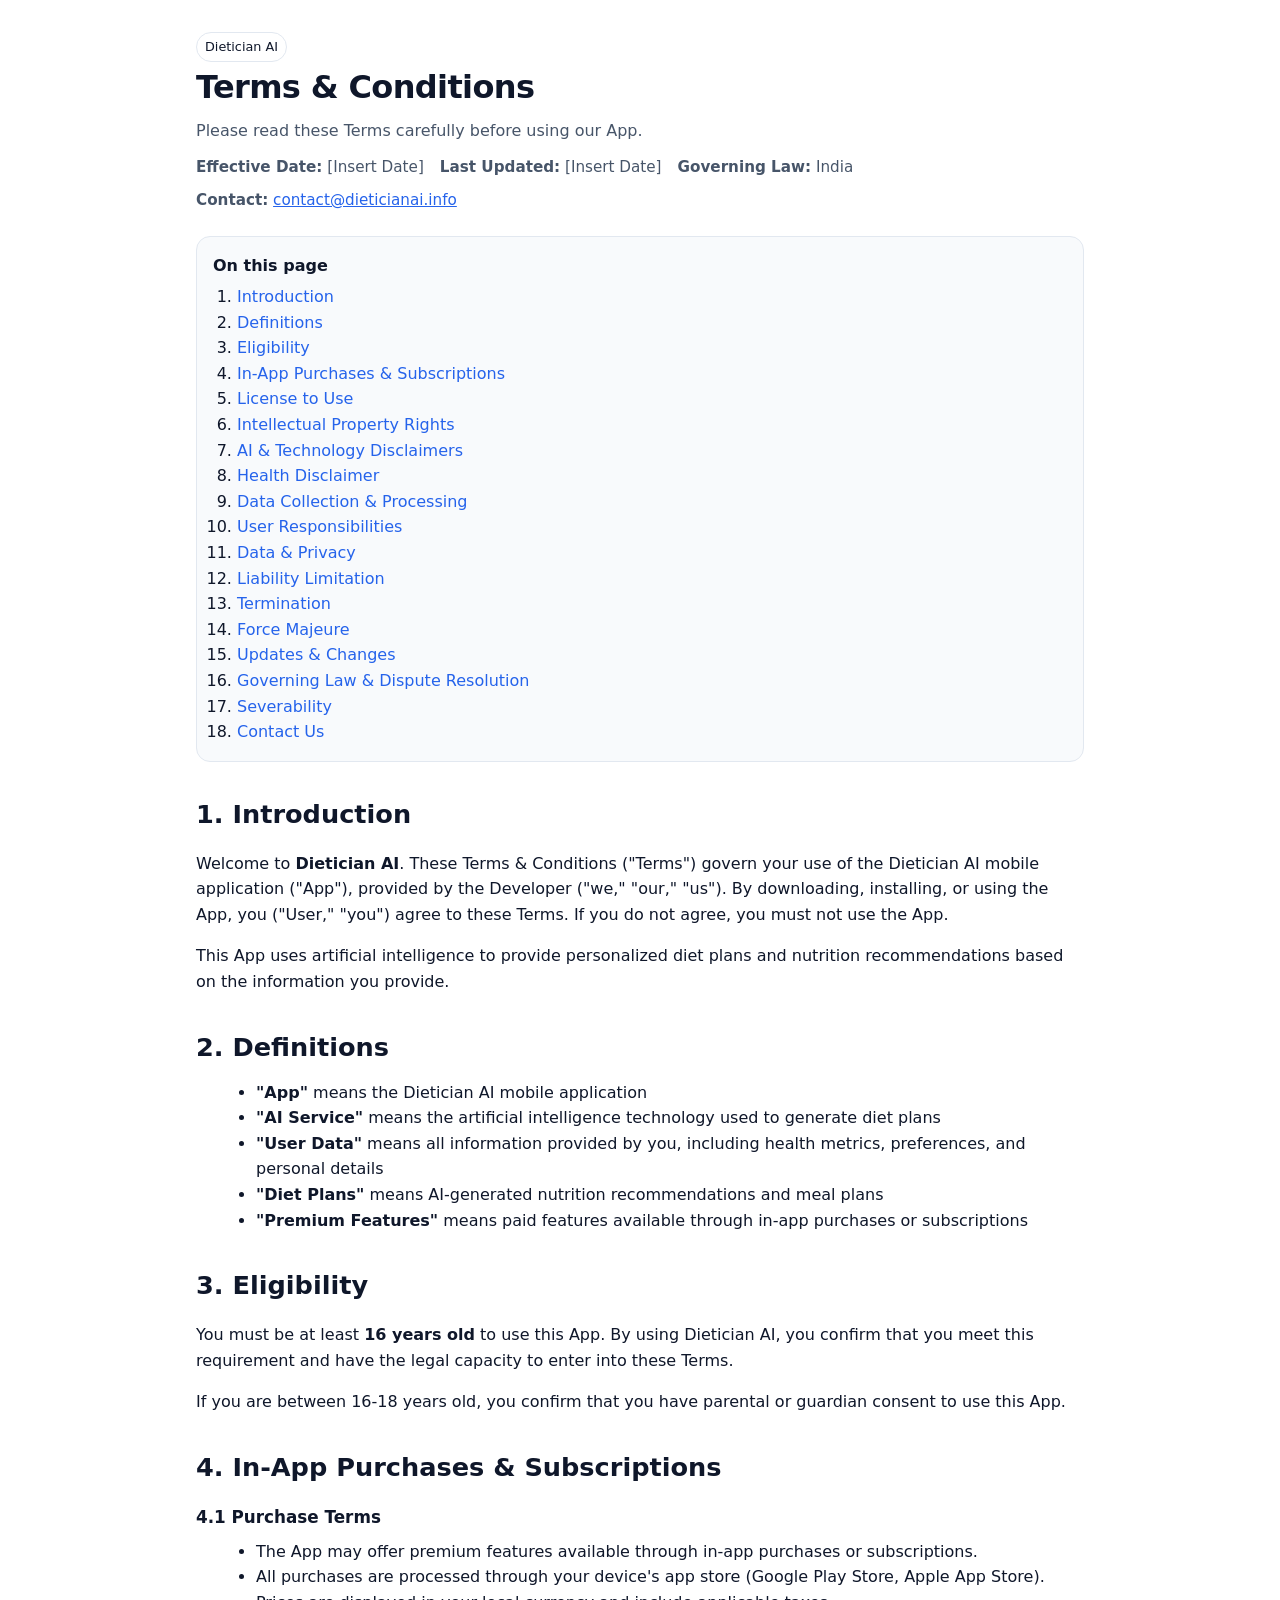
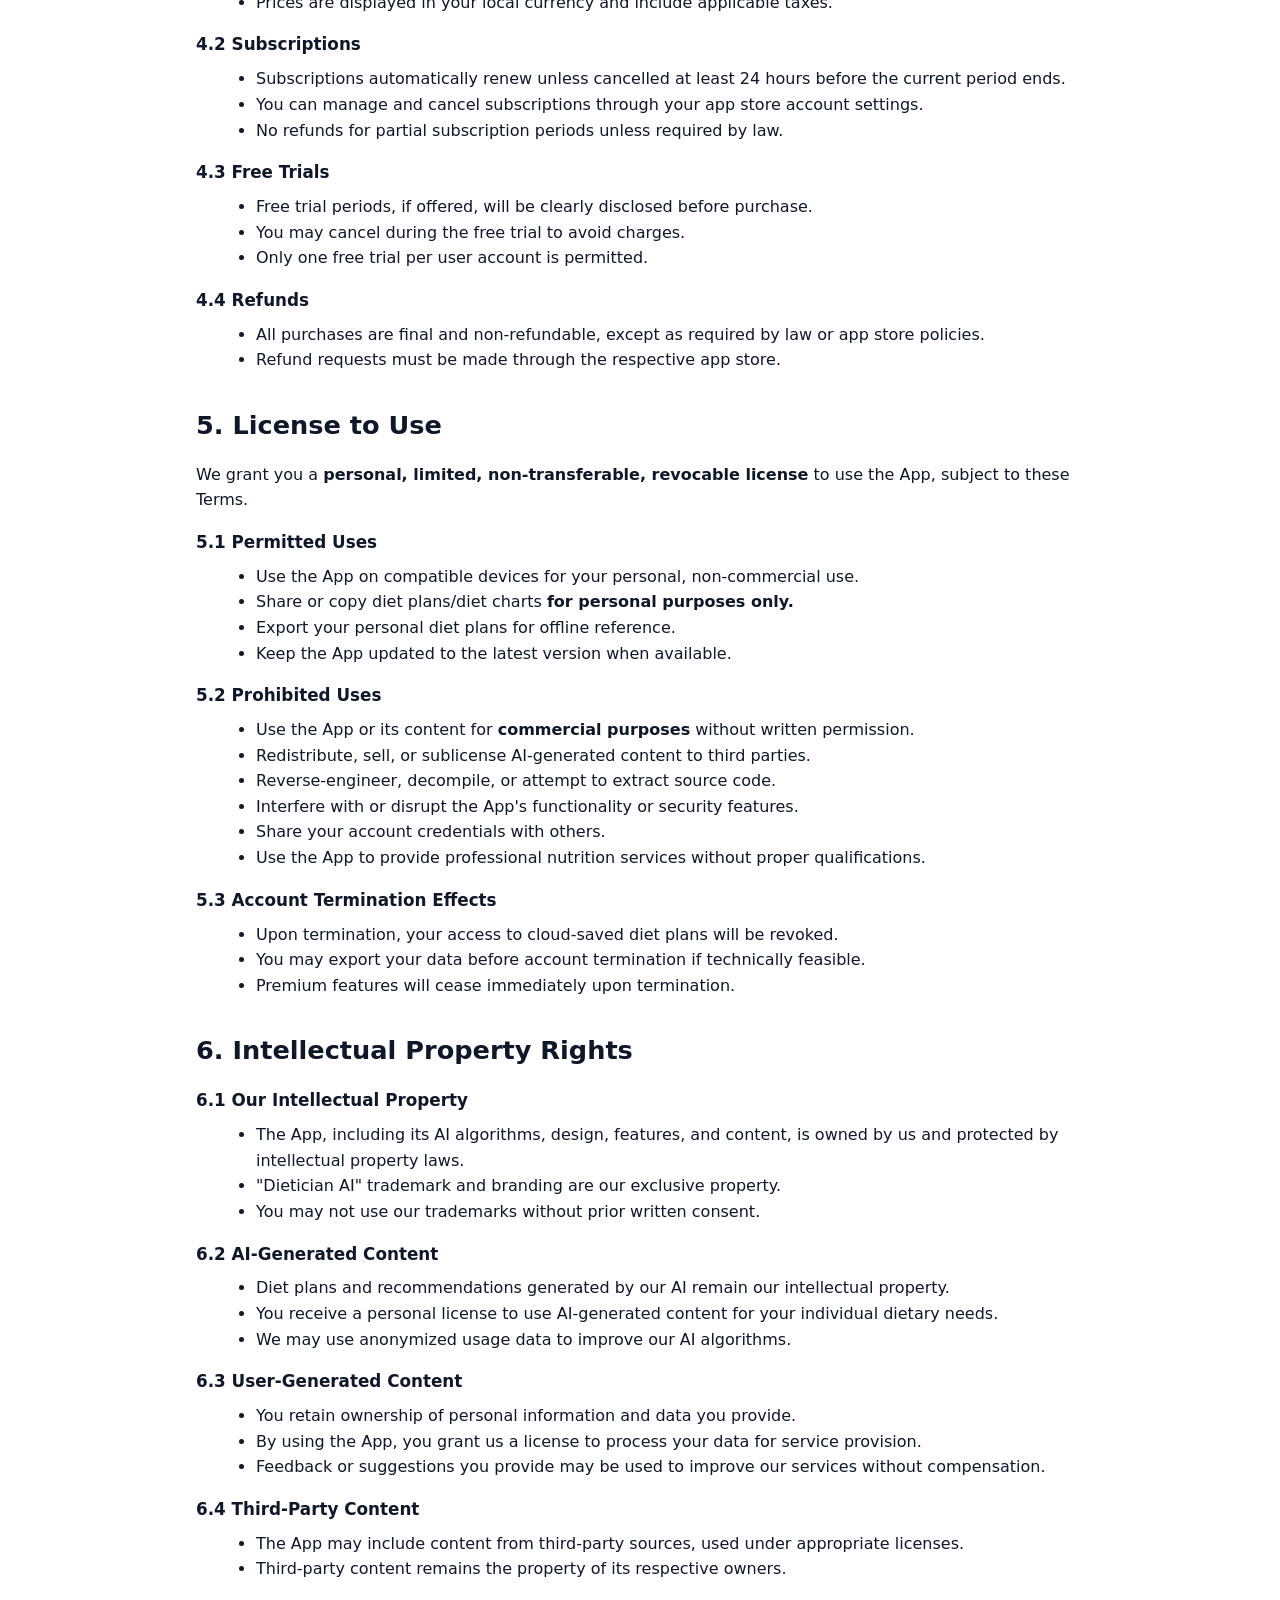
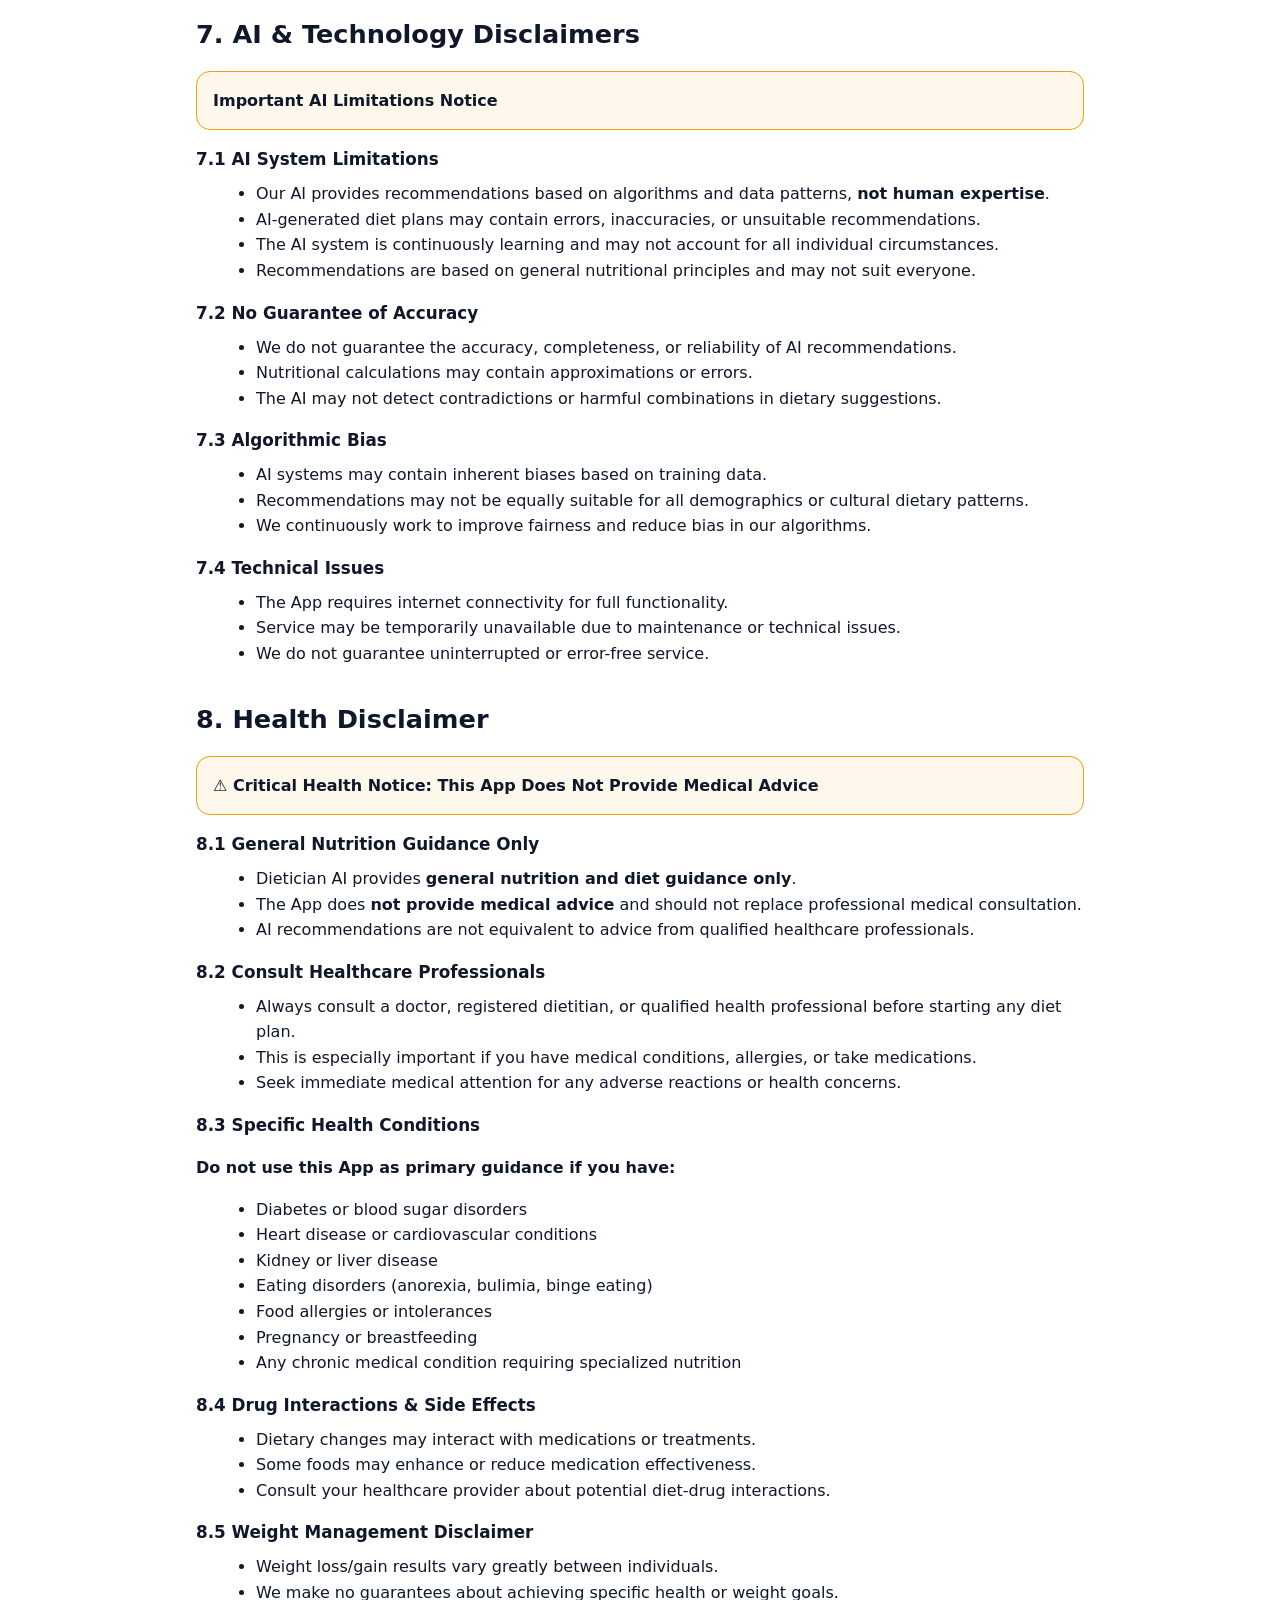
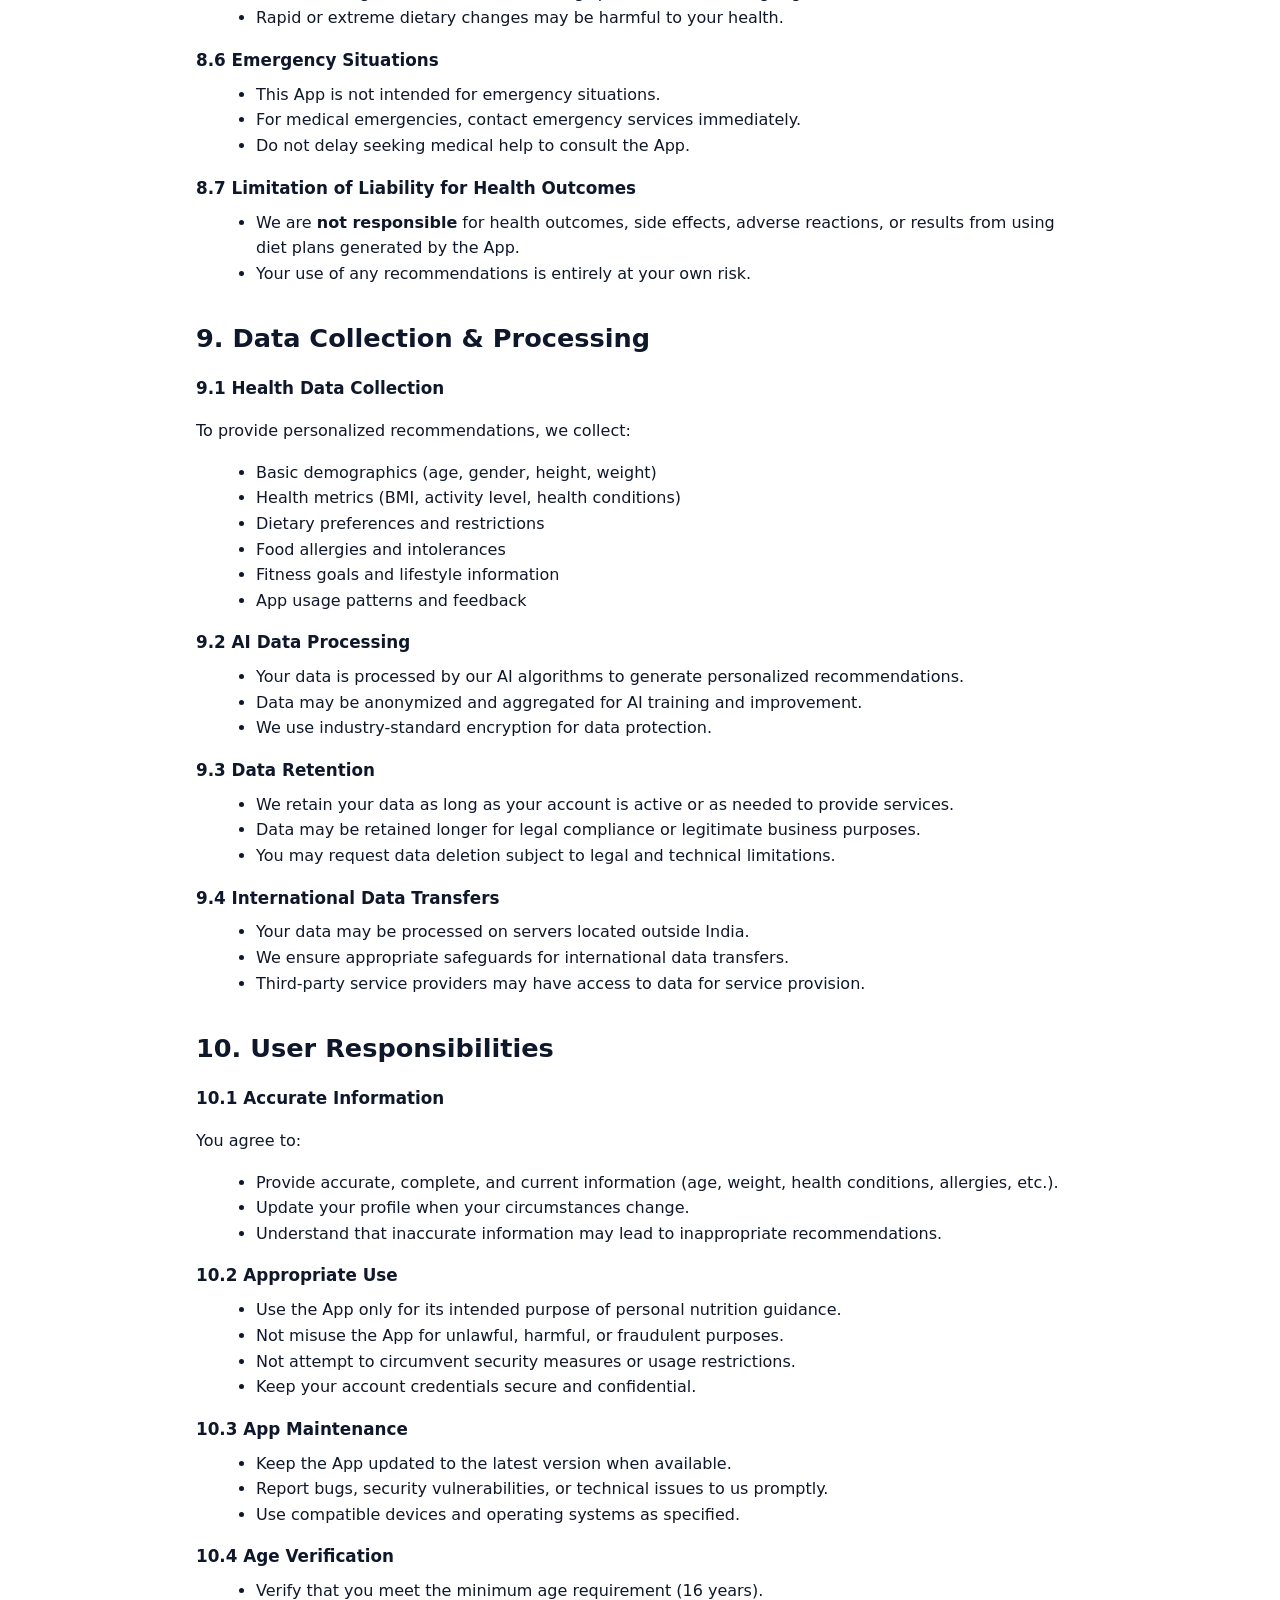
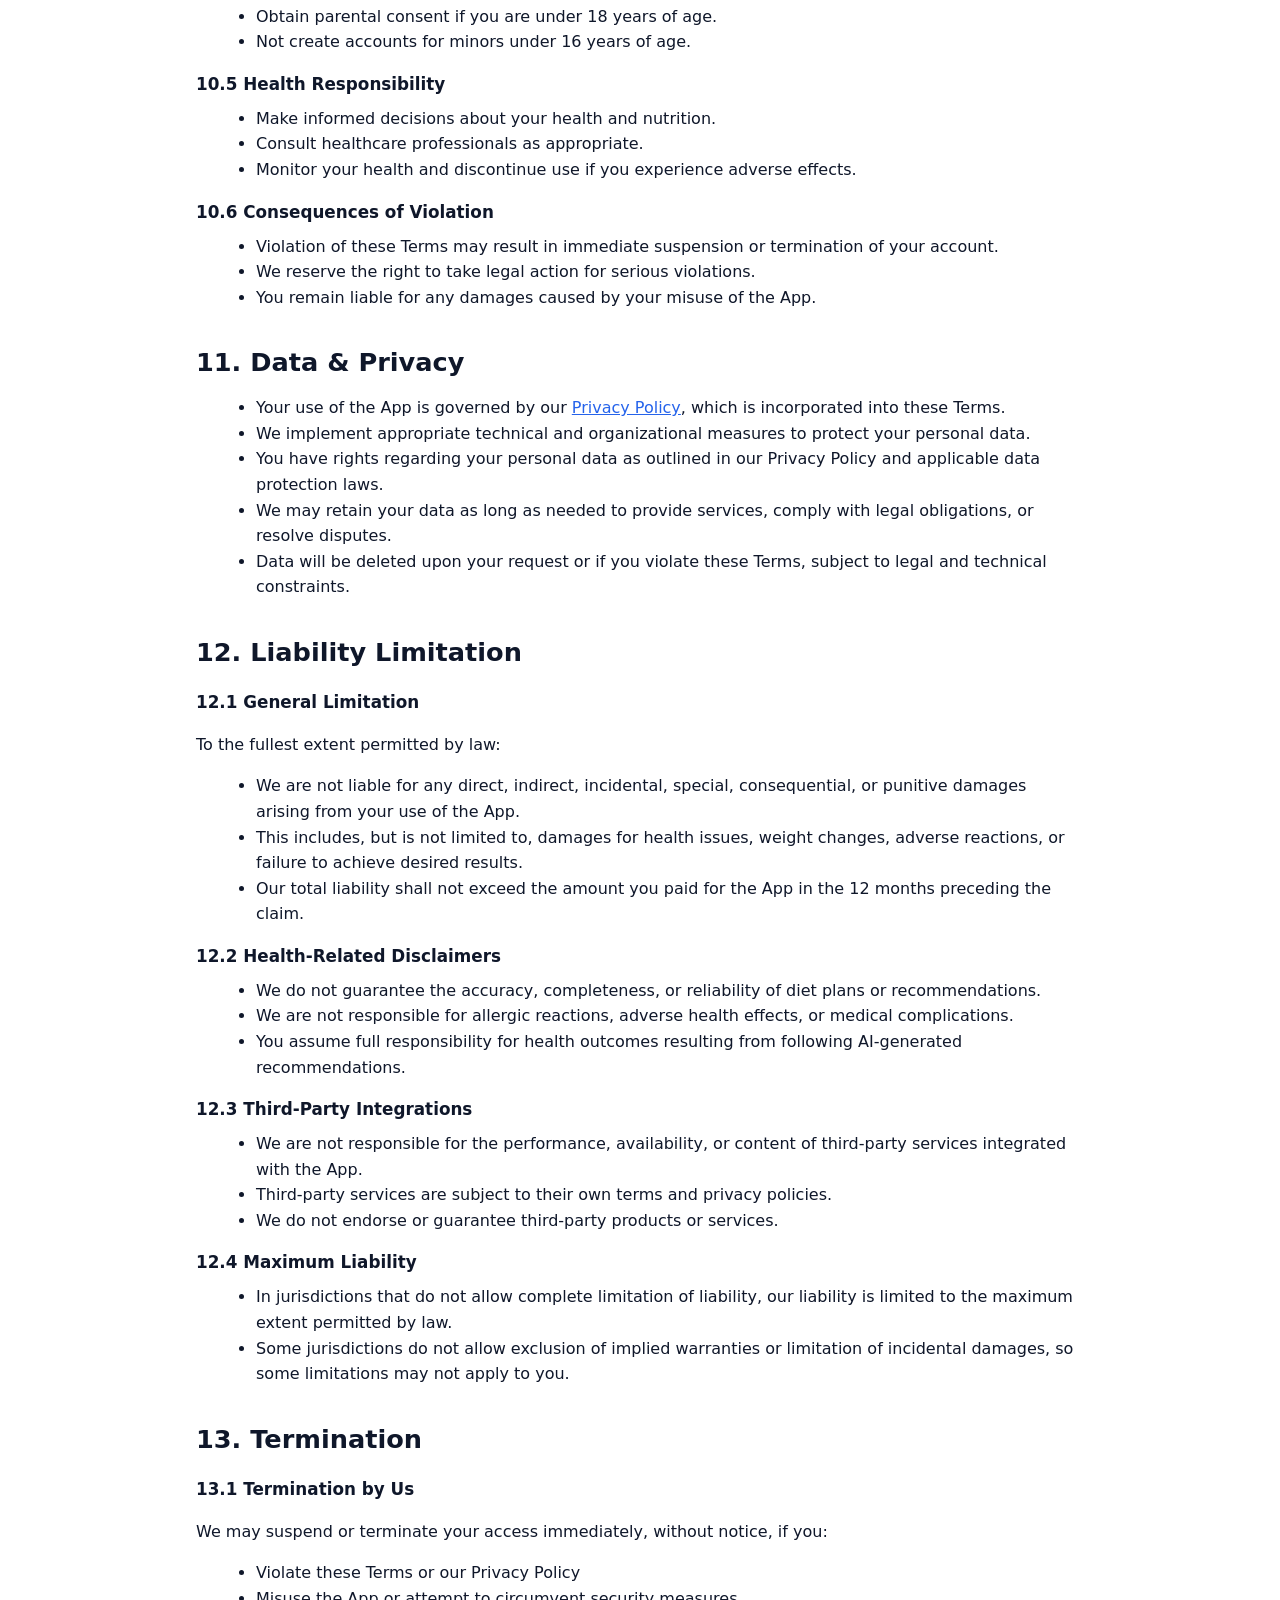
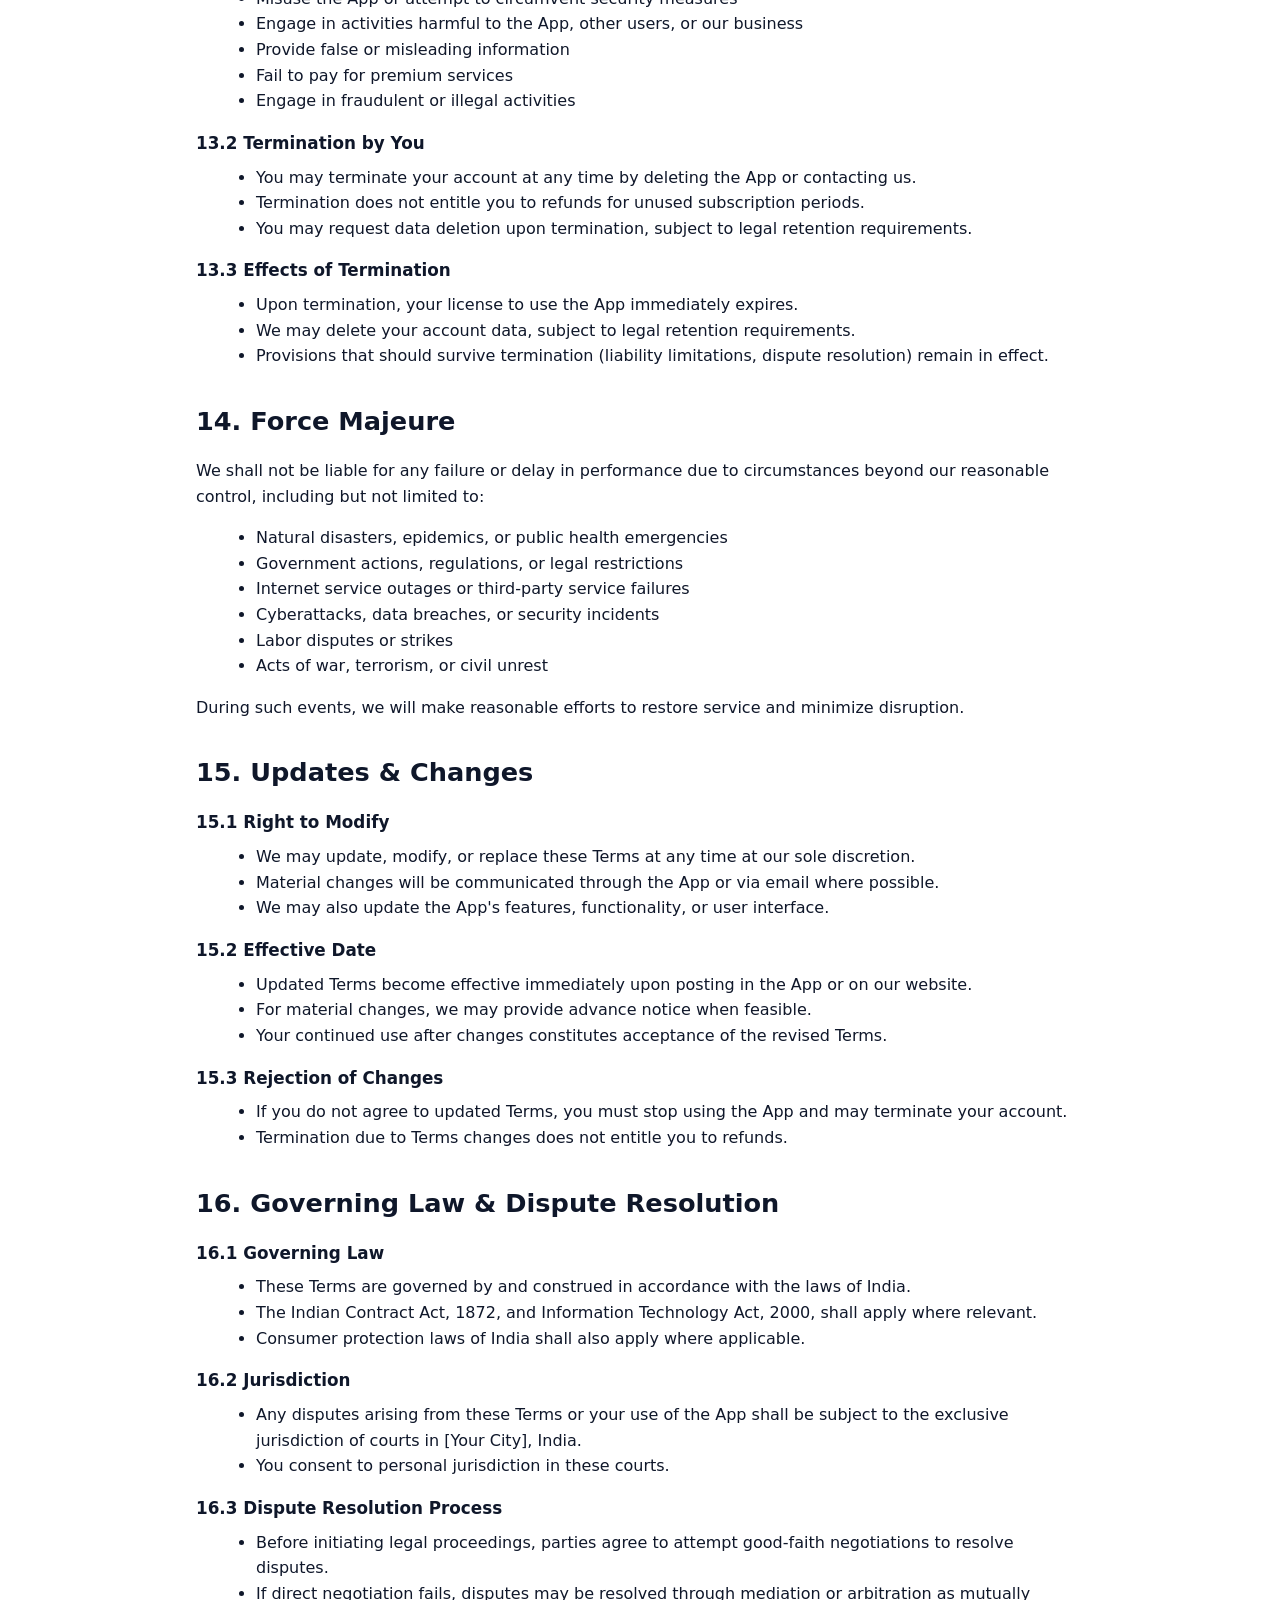
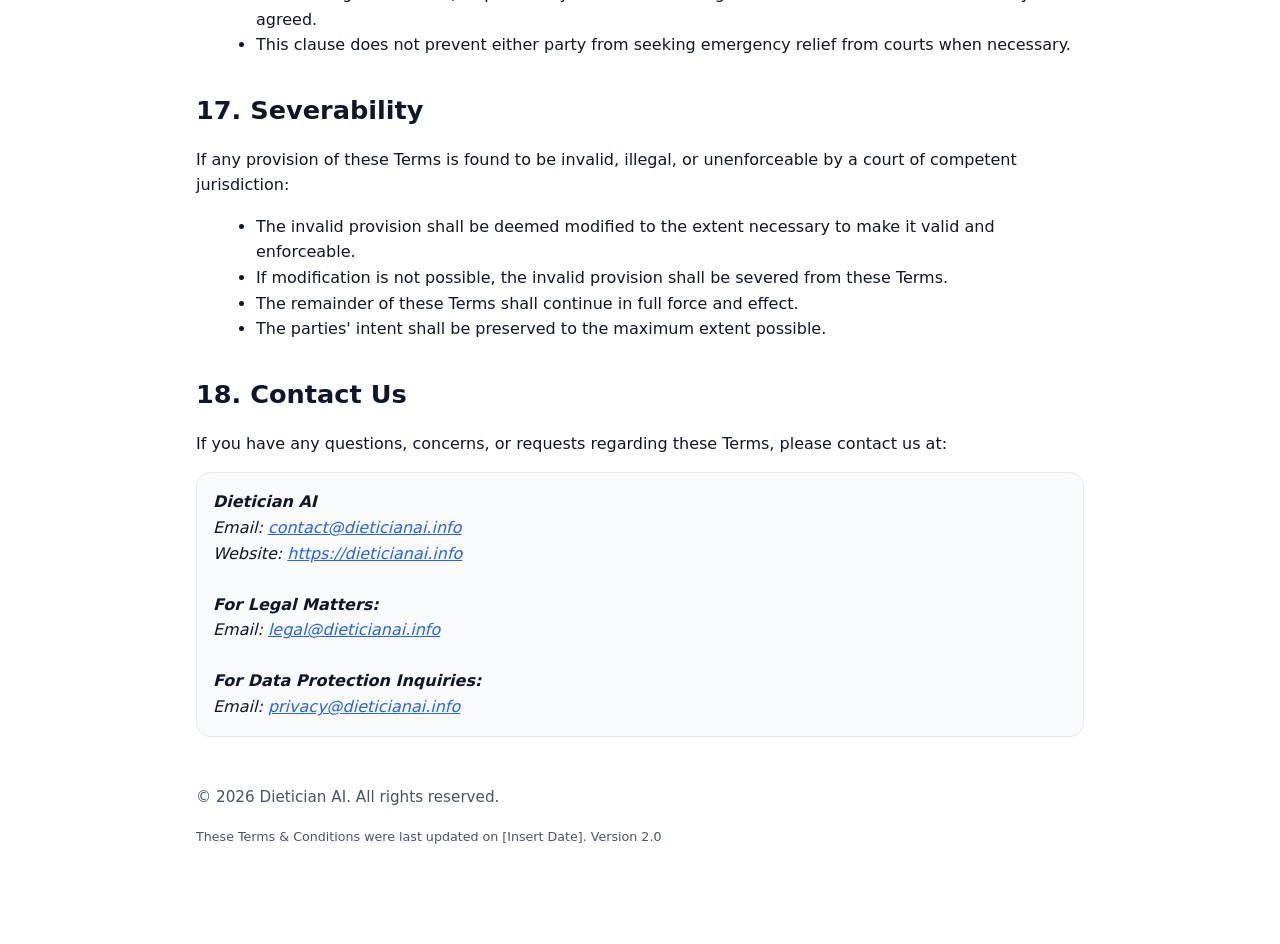
==== commit cd3f776b: "Update terms-and-condition.html" ====
--- a/terms-and-condition.html
+++ b/terms-and-condition.html
@@ -16,13 +16,16 @@
       --radius: 14px;
     }
     * { box-sizing: border-box; }
+    html {
+      scroll-behavior: smooth;
+    }
     html, body { margin: 0; padding: 0; background: var(--bg); color: var(--ink); font-family: system-ui, -apple-system, Segoe UI, Roboto, Inter, "Helvetica Neue", Arial, "Noto Sans", "Segoe UI Emoji", "Apple Color Emoji", sans-serif; line-height: 1.6; }
     .container { max-width: 920px; margin: 0 auto; padding: 2rem 1rem 5rem; }
     header { margin-bottom: 1.5rem; }
     h1 { font-size: clamp(1.8rem, 2.5vw, 2.4rem); margin: 0 0 .25rem; letter-spacing: -0.02em; }
     .subtitle { color: var(--muted); margin: 0.25rem 0 0; }
     .meta { display: flex; flex-wrap: wrap; gap: .5rem 1rem; margin-top: .75rem; color: var(--muted); font-size: .95rem; }
-    nav.toc { background: var(--card); border: 1px solid var(--border); border-radius: var(--radius); padding: 1rem; margin: 1rem 0 2rem; max-height: 400px; overflow-y: auto; }
+    nav.toc { background: var(--card); border: 1px solid var(--border); border-radius: var(--radius); padding: 1rem; margin: 1rem 0 2rem;}
     nav.toc strong { display: block; margin-bottom: .35rem; }
     nav.toc a { color: var(--accent); text-decoration: none; }
     nav.toc ol { margin: 0; padding-left: 1.5rem; }
